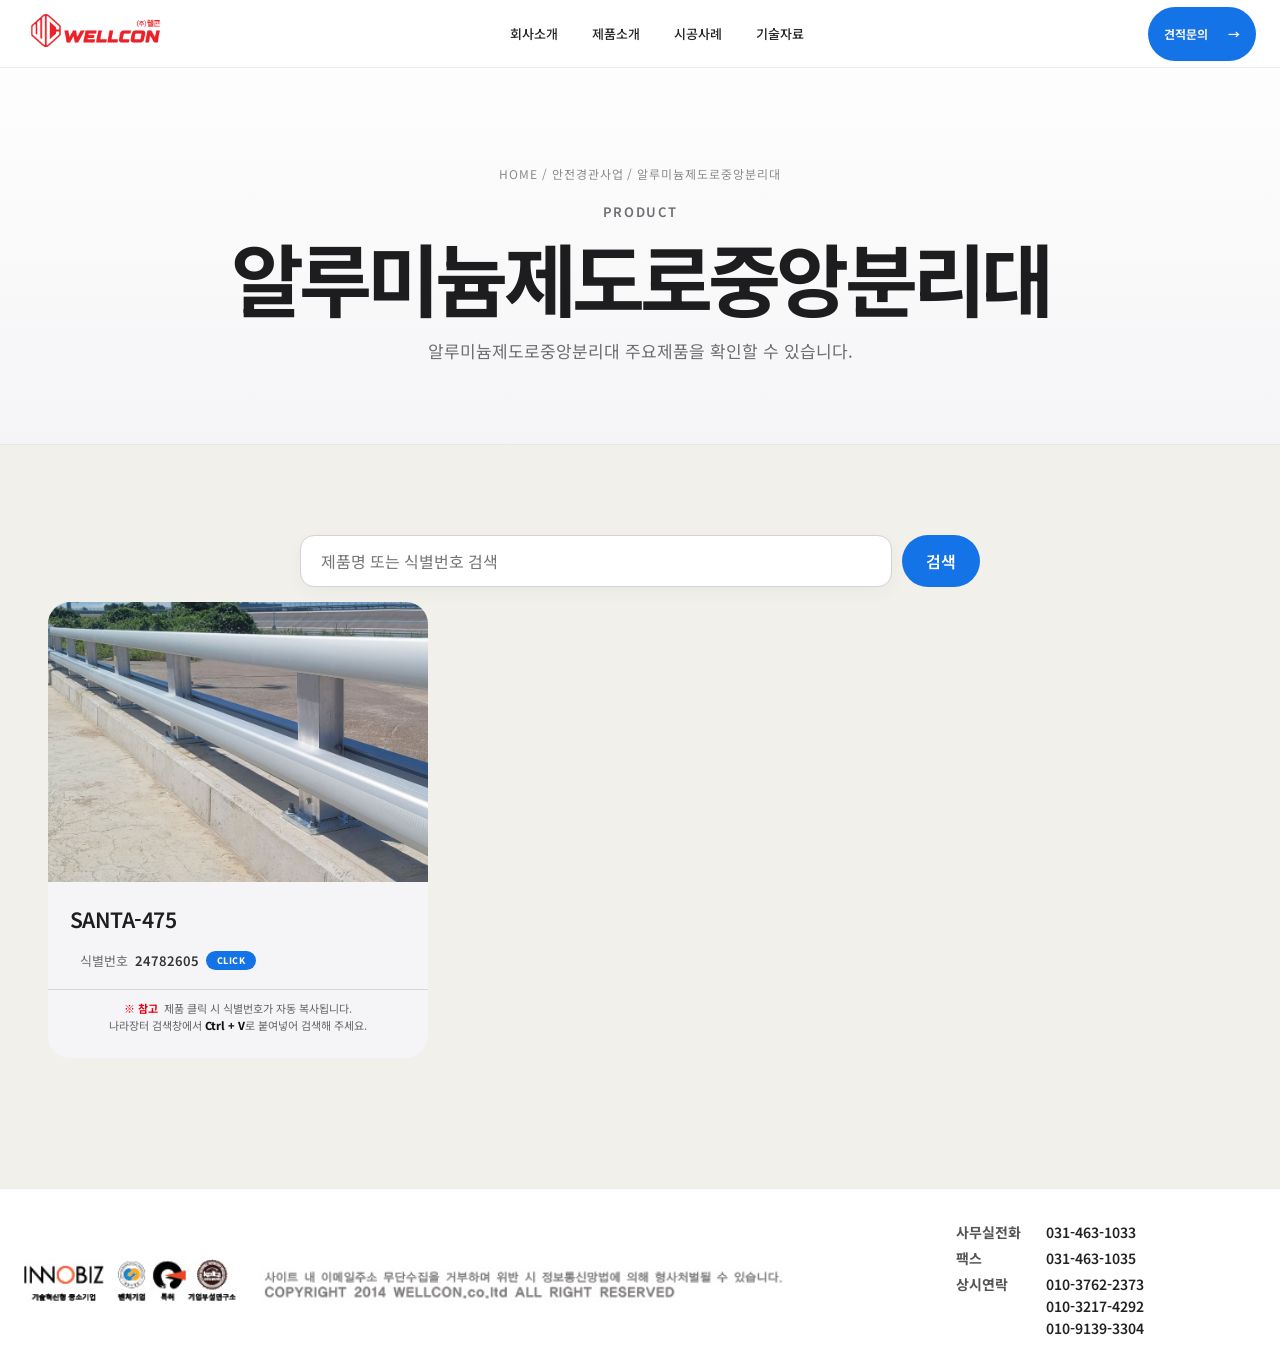
==== aluminum-median-barrier.html @ 9c2909b3 "홈페이지 최초 등록" ====
<!DOCTYPE html>
<html lang="ko">
<head>
  <meta charset="UTF-8">
  <meta name="viewport" content="width=device-width, initial-scale=1.0">
  <title>알루미늄제도로중앙분리대 제품 | WELLCON</title>
  <meta name="description" content="웰콘 알루미늄제도로중앙분리대 주요제품">
  <link rel="preconnect" href="https://fonts.googleapis.com">
  <link rel="preconnect" href="https://fonts.gstatic.com" crossorigin>
  <link href="https://fonts.googleapis.com/css2?family=Noto+Sans+KR:wght@400;500;600;700;800&display=swap" rel="stylesheet">
  <link rel="stylesheet" href="style.css">

<style id="wellcon-concept-b-global">
:root{--wb-dark:#0b0d0f;--wb-paper:#f2f0eb;--wb-lime:#d8ff3e;--wb-line:#c6c3bc;--wb-muted:#70757a}
html{scroll-behavior:smooth}
body{background:var(--wb-paper)!important;color:#111}
.site-header,header.site-header{background:rgba(11,13,15,.94)!important;border-bottom:1px solid rgba(255,255,255,.12)!important;backdrop-filter:blur(14px);-webkit-backdrop-filter:blur(14px)}
.site-header a,.site-header button,.site-header .logo,.site-header nav a{color:#f5f4ef!important}
.site-header img{filter:none}
.site-header nav a{position:relative}
.site-header nav a:after{content:"";position:absolute;left:0;bottom:-8px;width:0;height:1px;background:var(--wb-lime);transition:.3s}
.site-header nav a:hover:after{width:100%}
main:not(.concept-b){background:var(--wb-paper)}
.page-hero,.sub-hero,.catalog-hero,.safety-hero{
  background:var(--wb-dark)!important;color:#f5f4ef!important;
  padding-top:150px!important;padding-bottom:85px!important;border-radius:0!important
}
.page-hero h1,.sub-hero h1,.catalog-hero h1,.safety-hero h1{font-size:clamp(42px,6vw,78px)!important;letter-spacing:-.055em!important;line-height:1!important}
.page-hero p,.sub-hero p,.catalog-hero p,.safety-hero p{color:#9da4a8!important}
.catalog-toolbar,.product-toolbar,.filter-bar{
  background:#e8e6e0!important;border:1px solid #c8c5bd!important;border-radius:0!important;
  box-shadow:none!important
}
.catalog-card,.product-card{
  background:transparent!important;border:0!important;border-top:1px solid #bdbab3!important;border-radius:0!important;
  box-shadow:none!important;transition:transform .35s ease,background .35s ease!important
}
.catalog-card:hover,.product-card:hover{transform:translateY(-7px);background:rgba(255,255,255,.45)!important}
.catalog-card img,.product-card img{border-radius:0!important;transition:transform .55s cubic-bezier(.2,.7,.2,1)!important}
.catalog-card:hover img,.product-card:hover img{transform:scale(1.025)}
.catalog-card h3,.product-card h3{font-weight:700!important;letter-spacing:-.025em!important}
.product-id-number,.product-id-number span,.catalog-card p{color:#6f7477!important}
button,.btn,.search-btn,.catalog-toolbar button{
  border-radius:0!important;box-shadow:none!important;transition:.3s!important
}
.btn:hover,.search-btn:hover,button:hover{transform:translateY(-2px)}
footer,.site-footer{background:#0b0d0f!important;color:#aaa!important;border-top:1px solid #272b2f!important}
footer a,.site-footer a{color:#ddd!important}
section{scroll-margin-top:90px}
.wb-reveal{opacity:0;transform:translateY(28px);transition:opacity .75s cubic-bezier(.2,.7,.2,1),transform .75s cubic-bezier(.2,.7,.2,1)}
.wb-reveal.wb-show{opacity:1;transform:none}
@media(max-width:760px){
 .page-hero,.sub-hero,.catalog-hero,.safety-hero{padding-top:125px!important;padding-bottom:65px!important}
}
@media(prefers-reduced-motion:reduce){.wb-reveal{opacity:1;transform:none;transition:none}}
</style>


<style id="wellcon-white-footer">
footer,.site-footer{
  background:#fff !important;
  color:#555 !important;
  border-top:1px solid #e5e5e5 !important;
}
footer a,.site-footer a{
  color:#333 !important;
}
</style>


<style id="wellcon-red-nav-hover">
/* 상단 메뉴 마우스 오버 포인트: 녹색 → 빨간색 */
.site-header nav a::after,
.site-header nav a:after{
  background:#e60012 !important;
}
.site-header nav a:hover,
.site-header nav a:focus{
  color:#e60012 !important;
}
</style>


<style id="g2b-all-products-style">
.g2b-product-link{cursor:pointer}
.g2b-product-link:focus{outline:2px solid #e60012;outline-offset:4px}
.g2b-product-link .product-id-number::after{
  content:"";
  color:#e60012;
  font-size:11px;
  font-weight:700;
  white-space:nowrap;
}
</style>


<style id="g2b-card-note-style">
.g2b-card-note{
 margin-top:12px;padding-top:10px;border-top:1px solid rgba(0,0,0,.12);
 font-size:11px;line-height:1.55;color:#666;
}
.g2b-card-note strong{color:#e60012;margin-right:3px}
.g2b-card-note b{color:#111;font-weight:800}
</style>






<style id="product-dropdown-refined-style">
/* 제품소개 드롭다운 - 기존 상단바 디자인에 맞춘 정돈된 스타일 */
.desktop-nav .product-menu-wrap,
.desktop-nav .project-menu-wrap{
  position:relative;
  display:flex;
  align-items:center;
  height:100%;
}
.desktop-nav .product-menu-wrap > a,
.desktop-nav .project-menu-wrap > a{
  display:flex;
  align-items:center;
  height:100%;
  padding:0;
}

/* 메뉴 간 이질감 없이, 상단바 바로 아래 이어지는 플로팅 패널 */
.desktop-nav .product-submenu,
.desktop-nav .project-submenu{
  position:absolute;
  top:calc(100% + 10px);
  left:50%;
  transform:translateX(-50%) translateY(8px);
  min-width:178px;
  padding:6px;
  background:rgba(20,20,20,.96);
  border:1px solid rgba(255,255,255,.08);
  border-radius:8px;
  box-shadow:0 14px 34px rgba(0,0,0,.22);
  backdrop-filter:blur(10px);
  -webkit-backdrop-filter:blur(10px);
  opacity:0;
  visibility:hidden;
  pointer-events:none;
  transition:
    opacity .18s ease,
    transform .18s ease,
    visibility .18s ease;
  z-index:99999;
}

/* 마우스가 상단 메뉴에서 하위메뉴로 자연스럽게 이동하도록 투명 브리지 */
.desktop-nav .product-menu-wrap::after,
.desktop-nav .project-menu-wrap::after{
  content:"";
  position:absolute;
  top:100%;
  left:-16px;
  right:-16px;
  height:16px;
}

.desktop-nav .product-menu-wrap:hover .product-submenu,
.desktop-nav .project-menu-wrap:hover .project-submenu,
.desktop-nav .product-menu-wrap:focus-within .product-submenu,
.desktop-nav .project-menu-wrap:focus-within .project-submenu{
  opacity:1;
  visibility:visible;
  pointer-events:auto;
  transform:translateX(-50%) translateY(0);
}

.desktop-nav .product-submenu a,
.desktop-nav .project-submenu a{
  display:block !important;
  height:auto !important;
  padding:11px 14px !important;
  margin:0 !important;
  color:rgba(255,255,255,.86) !important;
  background:transparent !important;
  border:0 !important;
  border-radius:5px;
  font-size:13px;
  font-weight:500;
  line-height:1.2;
  letter-spacing:-.02em;
  text-align:left;
  white-space:nowrap;
  transition:background .16s ease,color .16s ease,transform .16s ease;
}
.desktop-nav .product-submenu a + a,
.desktop-nav .project-submenu a + a{
  margin-top:2px !important;
}
.desktop-nav .product-submenu a::before,
.desktop-nav .product-submenu a::after,
.desktop-nav .project-submenu a::before,
.desktop-nav .project-submenu a::after{
  display:none !important;
}
.desktop-nav .product-submenu a:hover,
.desktop-nav .project-submenu a:hover,
.desktop-nav .product-submenu a:focus,
.desktop-nav .project-submenu a:focus{
  color:#fff !important;
  background:rgba(255,255,255,.08) !important;
  transform:translateX(2px);
}
.desktop-nav .product-submenu a:hover::marker,
.desktop-nav .project-submenu a:hover::marker{
  color:#e60012;
}

/* 기존 빨간 hover 포인트와 연결 */
.desktop-nav .product-submenu a:hover,
.desktop-nav .project-submenu a:hover{
  box-shadow:inset 2px 0 0 #e60012;
}

/* 모바일에서는 기존 메뉴를 방해하지 않도록 드롭다운 숨김 */
@media (max-width:900px){
  .desktop-nav .product-menu-wrap .product-submenu,
  .desktop-nav .project-menu-wrap .project-submenu{
    display:none !important;
  }
}
</style>


<style id="product-page-entry-animation">
@keyframes productPageHeroIn{
  from{opacity:0;transform:translateY(22px)}
  to{opacity:1;transform:translateY(0)}
}
@keyframes productPageCardIn{
  from{opacity:0;transform:translateY(28px)}
  to{opacity:1;transform:translateY(0)}
}
main.product-page-enter > .product-list-hero:first-child{
  animation:productPageHeroIn .72s cubic-bezier(.2,.7,.2,1) both;
}
main.product-page-enter .catalog-card,
main.product-page-enter .product-card{
  opacity:0;
  transform:translateY(28px);
}
main.product-page-enter.product-page-ready .catalog-card,
main.product-page-enter.product-page-ready .product-card{
  animation:productPageCardIn .68s cubic-bezier(.2,.7,.2,1) both;
}
/* 기존 스크롤 reveal과 겹쳐 페이지마다 다르게 보이던 현상을 제거 */
main.product-page-enter .wb-reveal{
  opacity:1!important;
  transform:none!important;
  transition:none!important;
}
@media(max-width:768px){
  main.product-page-enter > .product-list-hero:first-child{animation-duration:.55s}
  main.product-page-enter .catalog-card,
  main.product-page-enter .product-card{opacity:1!important;transform:none!important}
  main.product-page-enter.product-page-ready .catalog-card,
  main.product-page-enter.product-page-ready .product-card{animation:none!important}
}
@media(prefers-reduced-motion:reduce){
  main.product-page-enter > .product-list-hero:first-child,
  main.product-page-enter .catalog-card,
  main.product-page-enter .product-card{animation:none!important;opacity:1!important;transform:none!important}
}
</style>


<style id="wellcon-page-product-search-style">
.page-product-search{display:flex;gap:10px;align-items:center;margin:0 0 28px;max-width:620px}
.page-product-search input{flex:1;min-width:0;height:48px;padding:0 16px;border:1px solid rgba(16,42,67,.2);border-radius:8px;background:#fff;font:inherit;color:#102a43;outline:none}
.page-product-search input:focus{border-color:#102a43;box-shadow:0 0 0 3px rgba(16,42,67,.08)}
.page-product-search button{height:48px;padding:0 22px;border:0;border-radius:8px;cursor:pointer}
.page-product-search-status{margin:-16px 0 24px;color:#66788a;font-size:14px}
@media(max-width:640px){.page-product-search{gap:8px}.page-product-search button{padding:0 16px}}
</style>
<style id="installation-case-modal-style">
.catalog-card img{cursor:pointer}
.install-case-modal{position:fixed;inset:0;background:rgba(0,0,0,.72);z-index:99999;display:none;align-items:center;justify-content:center;padding:24px}
.install-case-modal.open{display:flex}
.install-case-dialog{width:min(1000px,96vw);max-height:92vh;background:#fff;border-radius:18px;overflow:hidden;box-shadow:0 24px 80px rgba(0,0,0,.35);position:relative}
.install-case-head{display:flex;align-items:center;justify-content:space-between;padding:18px 22px;border-bottom:1px solid #e8e8e8}
.install-case-head h2{font-size:20px;margin:0}.install-case-close{border:0;background:transparent;font-size:32px;line-height:1;cursor:pointer}
.install-case-body{padding:20px}.install-case-stage{height:min(62vh,620px);background:#f4f5f7;display:flex;align-items:center;justify-content:center;overflow:hidden}
.install-case-stage img{width:100%;height:100%;object-fit:contain}.install-case-caption{text-align:center;margin:14px 0 0;font-weight:700}.install-case-note{text-align:center;color:#777;font-size:14px;margin:6px 0 0}
@media(max-width:640px){.install-case-modal{padding:12px}.install-case-dialog{border-radius:12px}.install-case-head{padding:14px 16px}.install-case-stage{height:55vh}.install-case-body{padding:12px}}
</style>
<style id="product-id-click-hover-style">
/* 식별번호 클릭 안내 + hover 효과 */
.g2b-product-link .product-id-number{
  display:inline-flex;align-items:center;gap:7px;
  padding:7px 10px;border-radius:8px;
  transition:transform .18s ease,background-color .18s ease,box-shadow .18s ease,color .18s ease;
}
.g2b-product-link .product-id-number::after{
  content:"CLICK" !important;
  display:inline-flex;align-items:center;justify-content:center;
  min-width:38px;height:19px;padding:0 6px;border-radius:999px;
  background:#e60012;color:#fff !important;
  font-size:9px !important;font-weight:800 !important;letter-spacing:.5px;
  line-height:19px;white-space:nowrap;
  transition:transform .18s ease,box-shadow .18s ease;
}
.g2b-product-link .product-id-number:hover,
.g2b-product-link .product-id-number:focus{
  background:rgba(230,0,18,.07);color:#111 !important;
  transform:translateY(-2px);
  box-shadow:0 5px 14px rgba(0,0,0,.10);
}
.g2b-product-link .product-id-number:hover::after,
.g2b-product-link .product-id-number:focus::after{
  transform:scale(1.08);box-shadow:0 3px 9px rgba(230,0,18,.25);
}
</style>
<link rel="stylesheet" href="apple-site.css">
<link rel="stylesheet" href="premium-motion.css">
<script defer src="premium-motion.js"></script>
</head>
<body>
  <header class="site-header">
  <a class="brand brand-logo" href="index.html" aria-label="웰콘 홈"><img src="assets/wellcon-logo.png" alt="WELLCON 웰콘 로고"></a>
  <nav class="desktop-nav" aria-label="주요 메뉴"><a href="company.html">회사소개</a><div class="product-menu-wrap">
<a href="bridge-railing.html">제품소개</a>
<div class="product-submenu" aria-label="제품소개 하위 메뉴">
<a href="bridge-railing.html">알루미늄제교량난간</a>
<a href="design-fence.html">디자인형울타리</a>
<a href="aluminum-median-barrier.html">알루미늄제도로중앙분리대</a>
<a href="lane-divider.html">차선분리대</a>
<a href="bar-fence.html">창살형울타리</a>
<a href="metal-other-fence.html">금속제기타울타리</a>
</div>
</div><div class="project-menu-wrap">
<a href="projects.html">시공사례</a>
<div class="project-submenu" aria-label="시공사례 하위 메뉴">
<a href="projects.html">전체 시공사례</a>
<a href="projects.html#y2026">2026</a>
<a href="projects.html#y2025">2025</a>
<a href="projects.html#y2024">2024</a>
<a href="projects.html#y2023">2023</a>
</div>
</div><a href="technology.html">기술자료</a></nav>
  <div class="header-actions"><a class="btn btn-primary header-cta" href="quote.html">견적문의 <span>→</span></a><button class="menu-btn" id="menuBtn" aria-label="모바일 메뉴 열기" aria-expanded="false"><span></span><span></span><span></span></button></div>

    <div class="mobile-menu" id="mobileMenu">
      <a href="company.html">회사소개</a>
      <div class="mobile-submenu-wrap">
        <button class="mobile-submenu-toggle" type="button" aria-expanded="false">제품소개 <span>⌄</span></button>
        <div class="mobile-submenu">
          <a href="bridge-railing.html">알루미늄제교량난간</a>
          <a href="design-fence.html">디자인형울타리</a>
          <a href="aluminum-median-barrier.html">알루미늄제도로중앙분리대</a>
          <a href="lane-divider.html">차선분리대</a>
          <a href="bar-fence.html">창살형울타리</a>
          <a href="metal-other-fence.html">금속제기타울타리</a>
        </div>
      </div>
      <div class="mobile-submenu-wrap">
        <button class="mobile-submenu-toggle" type="button" aria-expanded="false">시공사례 <span>⌄</span></button>
        <div class="mobile-submenu">
          <a href="projects.html">전체 시공사례</a>
          <a href="projects.html#y2026">2026</a>
          <a href="projects.html#y2025">2025</a>
<a href="projects.html#y2024">2024</a>
<a href="projects.html#y2023">2023</a>
        </div>
      </div>
      <a href="technology.html">기술자료</a>
      <a href="quote.html">견적문의</a>
    </div>
</header>

  <main>
    <section class="product-list-hero">
      <div class="container">
        <div class="breadcrumb">HOME / 안전경관사업 / 알루미늄제도로중앙분리대</div>
        <p class="eyebrow">PRODUCT</p>
        <h1>알루미늄제도로중앙분리대</h1>
        <p>알루미늄제도로중앙분리대 주요제품을 확인할 수 있습니다.</p>
      </div>
    </section>

    <section class="section">
      <div class="container">
        <div class="catalog-grid">
<article class="catalog-card"><img alt="SANTA-475" src="assets/aluminum-median-barrier-new-001.jpg"/><h3>SANTA-475</h3><p class="product-id-number">식별번호 <strong>24782605</strong></p></article>
        </div>
      </div>
    </section>
  </main>

  <footer class="footer simple-footer">
    <div class="container footer-cert-row">
      <img class="footer-cert-image" src="assets/footer-certifications.png" alt="웰콘 인증 및 저작권 정보">
      <div class="footer-contact-info" aria-label="웰콘 연락처">
        <div><span>사무실전화</span><a href="tel:0314631033">031-463-1033</a></div>
<div><span>팩스</span><strong>031-463-1035</strong></div>
        <div class="footer-contact-mobile"><span>상시연락</span><div><a href="tel:01037622373">010-3762-2373</a><a href="tel:01032174292">010-3217-4292</a><a href="tel:01091393304">010-9139-3304</a></div></div>
      </div>
    </div>
  </footer>

  <script>
    const menuBtn=document.getElementById('menuBtn');
    const mobileMenu=document.getElementById('mobileMenu');
    menuBtn?.addEventListener('click',()=>mobileMenu.classList.toggle('open'));
    document.querySelectorAll('.mobile-menu a').forEach(a=>a.addEventListener('click',()=>mobileMenu.classList.remove('open')));
  </script>

<script id="wellcon-concept-b-motion">
document.addEventListener("DOMContentLoaded",()=>{
 const targets=document.querySelectorAll("main:not(.concept-b) section, main:not(.concept-b) .catalog-card, main:not(.concept-b) .product-card");
 targets.forEach(e=>e.classList.add("wb-reveal"));
 if(!("IntersectionObserver" in window)){targets.forEach(e=>e.classList.add("wb-show"));return}
 const io=new IntersectionObserver(es=>es.forEach(x=>{if(x.isIntersecting){x.target.classList.add("wb-show");io.unobserve(x.target)}}),{threshold:.08,rootMargin:"0px 0px -4% 0px"});
 targets.forEach((e,i)=>{e.style.transitionDelay=((i%4)*55)+"ms";io.observe(e)})
});
</script>


<script id="g2b-all-products-link">
document.addEventListener("DOMContentLoaded",()=>{
  document.querySelectorAll(".catalog-card").forEach(card=>{
    const strong=card.querySelector(".product-id-number strong");
    if(!strong) return;
    const id=(strong.textContent||"").trim().replace(/\D/g,"");
    if(!id) return;

    card.classList.add("g2b-product-link");
    card.setAttribute("role","link");
    card.setAttribute("tabindex","0");
    card.setAttribute("title","나라장터 종합쇼핑몰에서 검색");

    const openG2B=async()=>{
      try{
        await navigator.clipboard.writeText(id);
      }catch(e){
        const ta=document.createElement("textarea");
        ta.value=id; ta.style.position="fixed"; ta.style.opacity="0";
        document.body.appendChild(ta); ta.select();
        try{document.execCommand("copy")}catch(err){}
        ta.remove();
      }
      window.open("https://shop.g2b.go.kr/","_blank","noopener");
    };

    card.addEventListener("click",openG2B);
    card.addEventListener("keydown",e=>{
      if(e.key==="Enter"||e.key===" "){
        e.preventDefault();
        openG2B();
      }
    });
  });
});
</script>


<script id="g2b-card-note-script">
document.addEventListener("DOMContentLoaded",()=>{
 document.querySelectorAll(".g2b-product-link").forEach(card=>{
   if(card.querySelector(".g2b-card-note")) return;
   const note=document.createElement("div");
   note.className="g2b-card-note";
   note.innerHTML='<strong>※ 참고</strong> 제품 클릭 시 식별번호가 자동 복사됩니다.<br>나라장터 검색창에서 <b>Ctrl + V</b>로 붙여넣어 검색해 주세요.';
   card.appendChild(note);
 });
});
</script>




<script id="wellcon-mobile-dropdown-all-pages">
document.addEventListener('DOMContentLoaded', function(){
  const menuBtn=document.getElementById('menuBtn');
  const mobileMenu=document.getElementById('mobileMenu');
  if(menuBtn && mobileMenu){
    menuBtn.addEventListener('click', function(){
      mobileMenu.classList.toggle('open');
    });
  }
  document.querySelectorAll('.mobile-submenu-toggle').forEach(function(btn){
    btn.addEventListener('click', function(e){
      e.preventDefault();
      e.stopPropagation();
      const wrap=btn.closest('.mobile-submenu-wrap');
      if(!wrap) return;
      document.querySelectorAll('.mobile-submenu-wrap.open').forEach(function(other){
        if(other!==wrap){
          other.classList.remove('open');
          const ob=other.querySelector('.mobile-submenu-toggle');
          if(ob) ob.setAttribute('aria-expanded','false');
        }
      });
      const isOpen=wrap.classList.toggle('open');
      btn.setAttribute('aria-expanded', isOpen ? 'true' : 'false');
    });
  });
  document.querySelectorAll('.mobile-menu a').forEach(function(a){
    a.addEventListener('click', function(){
      if(mobileMenu) mobileMenu.classList.remove('open');
    });
  });
});
</script>

  <script src="mobile-nav.js"></script>

<script id="product-page-entry-animation-js">
document.addEventListener('DOMContentLoaded',function(){
  const main=document.querySelector('main');
  if(!main) return;
  main.classList.add('product-page-enter');
  const cards=[...main.querySelectorAll('.catalog-card,.product-card')];
  cards.forEach((card,i)=>{card.style.animationDelay=(0.10+(i%8)*0.055)+'s';});
  requestAnimationFrame(()=>requestAnimationFrame(()=>main.classList.add('product-page-ready')));
});
</script>


<script id="wellcon-page-product-search-script">
document.addEventListener("DOMContentLoaded",()=>{
  const grid=document.querySelector(".catalog-grid");
  if(!grid || document.querySelector(".page-product-search")) return;
  const wrap=document.createElement("div");
  wrap.className="page-product-search";
  wrap.innerHTML='<input type="search" aria-label="제품 검색" placeholder="제품명 또는 식별번호 검색"><button type="button">검색</button>';
  const status=document.createElement("div");
  status.className="page-product-search-status";
  status.setAttribute("aria-live","polite");
  grid.parentNode.insertBefore(wrap,grid);
  grid.parentNode.insertBefore(status,grid);
  const input=wrap.querySelector("input"), btn=wrap.querySelector("button");
  const cards=[...grid.querySelectorAll(".catalog-card")];
  const run=()=>{
    const q=input.value.trim().toLowerCase().replace(/\s+/g,"");
    let shown=0;
    cards.forEach(card=>{
      const text=(card.textContent||"").toLowerCase().replace(/\s+/g,"");
      const alt=(card.querySelector("img")?.alt||"").toLowerCase().replace(/\s+/g,"");
      const ok=!q || text.includes(q) || alt.includes(q);
      card.style.display=ok?"":"none"; if(ok) shown++;
    });
    status.textContent=q ? `검색 결과 ${shown}개` : "";
  };
  btn.addEventListener("click",run);
  input.addEventListener("input",run);
  input.addEventListener("keydown",e=>{if(e.key==="Enter") run()});
});
</script>
<div class="install-case-modal" id="installCaseModal" aria-hidden="true">
 <div class="install-case-dialog" role="dialog" aria-modal="true" aria-labelledby="installCaseTitle">
  <div class="install-case-head"><h2 id="installCaseTitle">시공사례</h2><button class="install-case-close" type="button" aria-label="닫기">×</button></div>
  <div class="install-case-body"><div class="install-case-stage"><img id="installCaseImage" alt="제품 이미지"></div><p class="install-case-caption" id="installCaseCaption"></p><p class="install-case-note"></p></div>
 </div>
</div>
<script id="installation-case-modal-script">
document.addEventListener('DOMContentLoaded',()=>{
 const modal=document.getElementById('installCaseModal'),view=document.getElementById('installCaseImage'),cap=document.getElementById('installCaseCaption'); if(!modal||!view)return;
 const galleries={"SANTA-475":["assets/projects/2023-SANTA-475/001.jpg","assets/projects/2023-SANTA-475/002.jpg","assets/projects/2023-SANTA-475/003.jpg","assets/projects/2023-SANTA-475/004.jpg","assets/projects/2023-SANTA-475/005.jpg","assets/projects/2023-SANTA-475/006.jpg","assets/projects/2023-SANTA-475/007.jpg","assets/projects/2023-SANTA-475/008.jpg","assets/projects/2023-SANTA-475/009.jpg","assets/projects/2023-SANTA-475/010.jpg","assets/projects/2023-SANTA-475/011.jpg"]}; let gallery=[],idx=0; const note=modal.querySelector('.install-case-note');
 let prev=document.getElementById('installCasePrev'),next=document.getElementById('installCaseNext');
 if(!prev){prev=document.createElement('button');prev.id='installCasePrev';prev.type='button';prev.textContent='‹';prev.setAttribute('aria-label','이전 사진');Object.assign(prev.style,{position:'absolute',left:'12px',top:'50%',transform:'translateY(-50%)',zIndex:'2',border:'0',background:'rgba(0,0,0,.65)',color:'#fff',fontSize:'38px',width:'46px',height:'60px',cursor:'pointer'});view.parentElement.style.position='relative';view.parentElement.appendChild(prev);}
 if(!next){next=document.createElement('button');next.id='installCaseNext';next.type='button';next.textContent='›';next.setAttribute('aria-label','다음 사진');Object.assign(next.style,{position:'absolute',right:'12px',top:'50%',transform:'translateY(-50%)',zIndex:'2',border:'0',background:'rgba(0,0,0,.65)',color:'#fff',fontSize:'38px',width:'46px',height:'60px',cursor:'pointer'});view.parentElement.appendChild(next);}
 const show=()=>{if(gallery.length)view.src=gallery[idx];if(note)note.textContent=gallery.length?`2023 시공사진 ${idx+1} / ${gallery.length}`:'';prev.style.display=next.style.display=gallery.length>1?'block':'none';};
 const close=()=>{modal.classList.remove('open');modal.setAttribute('aria-hidden','true');document.body.style.overflow=''};
 document.querySelectorAll('.catalog-grid .catalog-card').forEach(card=>{const img=card.querySelector('img');if(!img)return;img.title='클릭하여 시공사례 보기';img.addEventListener('click',e=>{e.preventDefault();e.stopPropagation();const name=card.querySelector('h3')?.textContent?.trim()||img.alt||'제품';gallery=galleries[name]||[];idx=0;if(gallery.length)show();else{view.src=img.src;if(note)note.textContent='';prev.style.display=next.style.display='none';}cap.textContent=name+' 시공사례';modal.classList.add('open');modal.setAttribute('aria-hidden','false');document.body.style.overflow='hidden'});});
 prev.addEventListener('click',()=>{if(gallery.length){idx=(idx-1+gallery.length)%gallery.length;show()}});next.addEventListener('click',()=>{if(gallery.length){idx=(idx+1)%gallery.length;show()}});modal.querySelector('.install-case-close').addEventListener('click',close);modal.addEventListener('click',e=>{if(e.target===modal)close()});document.addEventListener('keydown',e=>{if(e.key==='Escape'&&modal.classList.contains('open'))close()});
});
</script>

<style id="product-deeplink-style">.catalog-card.product-deeplink-target{outline:3px solid #111;outline-offset:6px;animation:productTargetPulse 1.2s ease 2}@keyframes productTargetPulse{50%{outline-color:#e60012;transform:translateY(-3px)}}</style>
<script id="product-deeplink-script">document.addEventListener('DOMContentLoaded',function(){var m=location.hash.match(/^#product=(.*)$/);if(!m)return;var name='';try{name=decodeURIComponent(m[1])}catch(e){name=m[1]}var cards=Array.from(document.querySelectorAll('.catalog-grid .catalog-card'));var card=cards.find(function(c){var h=c.querySelector('h3');return h&&h.textContent.trim().toLowerCase()===name.trim().toLowerCase()});if(card){card.classList.add('product-deeplink-target');setTimeout(function(){card.scrollIntoView({behavior:'smooth',block:'center'})},180);setTimeout(function(){card.classList.remove('product-deeplink-target')},4200)}});</script></body>
</html>
---- style.css ----
*{box-sizing:border-box}html{scroll-behavior:smooth}body{margin:0;font-family:"Noto Sans KR",sans-serif;color:#111;background:#fff;line-height:1.5}a{color:inherit;text-decoration:none}img{display:block;width:100%}button,input{font:inherit}.container{width:min(1160px,calc(100% - 48px));margin:auto}.site-header{height:82px;display:flex;align-items:center;justify-content:space-between;padding:0 5vw;background:rgba(255,255,255,.98);position:sticky;top:0;z-index:30;border-bottom:1px solid #eee}.brand{display:flex;align-items:center;gap:12px}.brand-mark{width:46px;height:46px;border:3px solid #d81518;border-radius:50%;display:grid;place-items:center;font-weight:900;color:#d81518;box-shadow:inset 0 0 0 3px #333}.brand strong{display:block;color:#d81518;font-size:19px;font-style:italic}.brand small{display:block;font-size:10px;color:#777;margin-top:2px}.desktop-nav{display:flex;gap:44px;font-weight:600;font-size:15px}.desktop-nav a{position:relative}.desktop-nav a:after{content:"";position:absolute;left:0;bottom:-10px;width:0;height:2px;background:#d81518;transition:.25s}.desktop-nav a:hover:after{width:100%}.header-actions{display:flex;align-items:center;gap:12px}.search-btn,.menu-btn{border:0;background:none;cursor:pointer}.search-btn{font-size:28px}.menu-btn{display:none;width:34px}.menu-btn span{display:block;height:2px;background:#111;margin:6px 0}.btn{display:inline-flex;align-items:center;justify-content:center;gap:20px;min-height:54px;padding:0 26px;font-weight:700;transition:.25s}.btn-primary{background:#e1161b;color:#fff}.btn-primary:hover{background:#ba0f13;transform:translateY(-2px)}.btn-ghost{border:1px solid rgba(255,255,255,.7);color:#fff}.btn-ghost:hover{background:#fff;color:#111}.hero{height:min(720px,72vh);min-height:560px;position:relative;overflow:hidden}.hero-media{position:absolute;inset:0;width:100%;height:100%;object-fit:cover}.hero-overlay{position:absolute;inset:0;background:linear-gradient(90deg,rgba(0,0,0,.6),rgba(0,0,0,.12) 58%,rgba(0,0,0,.04))}.hero-content{height:100%;position:relative;z-index:2;display:flex;flex-direction:column;justify-content:center;color:#fff}.eyebrow{letter-spacing:.42em;font-size:12px;font-weight:700;color:#8b8b8b;margin:0 0 15px}.eyebrow.light{color:rgba(255,255,255,.75)}.hero h1{font-size:clamp(44px,5.2vw,76px);line-height:1.16;margin:0;letter-spacing:-.04em}.hero-copy{font-size:20px;margin:22px 0 34px;color:rgba(255,255,255,.9)}.hero-actions{display:flex;gap:10px}.hero-index{position:absolute;right:5vw;bottom:28px;color:#fff;z-index:3;font-size:12px;letter-spacing:.2em}.hero-index span{opacity:.45}.quick-links{display:grid;grid-template-columns:repeat(4,1fr);max-width:1260px;margin:auto;background:#fff}.quick-item{padding:28px 30px;display:flex;gap:20px;align-items:center;border-right:1px solid #e6e6e6;transition:.2s}.quick-item:last-child{border-right:0}.quick-item:hover{background:#fafafa}.quick-item b{font-size:32px;font-weight:400}.quick-item strong,.quick-item small{display:block}.quick-item small{color:#888;margin-top:4px}.section{padding:100px 0}.project-section{background:#fbfbfb}.section-head{display:flex;justify-content:space-between;align-items:end;gap:30px;margin-bottom:38px}.section h2,.inquiry h2{font-size:clamp(34px,4vw,52px);margin:0;letter-spacing:-.04em}.section-desc{margin:12px 0 0;color:#777}.text-link{white-space:nowrap;font-weight:600}.text-link span{margin-left:18px}.solution-grid{display:grid;grid-template-columns:repeat(3,1fr);gap:24px}.image-wrap{overflow:hidden;aspect-ratio:1.38}.solution-card img{height:100%;object-fit:cover;transition:.5s}.solution-card:hover img{transform:scale(1.045)}.card-line{display:flex;justify-content:space-between;align-items:center;margin-top:18px}.card-line h3{font-size:24px;margin:0}.solution-card p{color:#777;margin:8px 0}.project-grid{display:grid;grid-template-columns:1fr 1fr;gap:18px}.project-card{position:relative;overflow:hidden;min-height:350px}.project-card img{height:100%;object-fit:cover;transition:.5s}.project-card:after{content:"";position:absolute;inset:0;background:linear-gradient(transparent 55%,rgba(0,0,0,.68));opacity:.82}.project-card:hover img{transform:scale(1.035)}.project-meta{position:absolute;left:28px;bottom:24px;z-index:2;color:#fff}.project-meta strong{display:block;font-size:24px}.project-meta span{font-size:14px;opacity:.86}.tech-grid{display:grid;grid-template-columns:repeat(4,1fr);border-top:1px solid #ddd;border-left:1px solid #ddd}.tech-grid article{padding:34px;border-right:1px solid #ddd;border-bottom:1px solid #ddd}.tech-grid span{font-size:12px;color:#d81518;font-weight:800}.tech-grid h3{font-size:22px;margin:25px 0 10px}.tech-grid p{color:#777;margin:0;font-size:14px}.inquiry{position:relative;background:#1b1b1b;color:#fff}.inquiry-bg{position:absolute;inset:0;background:linear-gradient(90deg,rgba(0,0,0,.75),rgba(0,0,0,.48)),url("assets/hero.jpg") center 45%/cover;filter:grayscale(1);opacity:.42}.inquiry-inner{min-height:270px;position:relative;z-index:2;display:flex;justify-content:space-between;align-items:center;gap:40px}.inquiry p{color:#c7c7c7}.footer{padding:46px 0;background:#fff}.footer-inner{display:grid;grid-template-columns:1.1fr 1.5fr 1fr;gap:30px;align-items:center}.footer-links{display:flex;gap:24px;font-size:13px}.footer-info{font-size:12px;color:#8c8c8c;line-height:1.8}.search-modal{position:fixed;inset:0;background:rgba(0,0,0,.6);z-index:60;display:none;align-items:flex-start;justify-content:center;padding-top:110px}.search-modal.open{display:flex}.search-panel{width:min(780px,calc(100% - 40px));background:#fff;padding:48px;position:relative}.modal-close{position:absolute;right:24px;top:20px;border:0;background:none;font-size:32px;cursor:pointer}.search-panel h2{font-size:36px;margin:0 0 28px}.search-box{display:flex;border-bottom:2px solid #111}.search-box input{flex:1;border:0;outline:0;padding:14px 6px;font-size:18px}.search-box button{border:0;background:#111;color:#fff;padding:0 24px;cursor:pointer}.search-result{color:#777}.mobile-menu{display:none}.mobile-floating{display:none}.reveal{opacity:0;transform:translateY(24px);transition:.6s ease}.reveal.visible{opacity:1;transform:none}
@media(max-width:980px){.desktop-nav{display:none}.menu-btn{display:block}.header-cta{display:none}.mobile-menu{position:absolute;top:82px;left:0;right:0;background:#fff;padding:18px 5vw 26px;display:none;border-top:1px solid #eee;box-shadow:0 14px 30px rgba(0,0,0,.08)}.mobile-menu.open{display:grid;gap:20px}.hero{min-height:620px}.quick-links{grid-template-columns:repeat(2,1fr)}.quick-item:nth-child(2){border-right:0}.solution-grid{grid-template-columns:repeat(2,1fr)}.solution-card:last-child{grid-column:1/-1}.tech-grid{grid-template-columns:repeat(2,1fr)}.footer-inner{grid-template-columns:1fr 1fr}.footer-info{grid-column:1/-1}.footer-links{justify-content:flex-end}}
@media(max-width:640px){.container{width:min(100% - 32px,1160px)}.site-header{height:70px;padding:0 16px}.brand-mark{width:38px;height:38px}.brand strong{font-size:16px}.brand small{display:none}.mobile-menu{top:70px}.hero{height:75vh;min-height:590px}.hero-overlay{background:linear-gradient(90deg,rgba(0,0,0,.7),rgba(0,0,0,.2))}.hero h1{font-size:42px}.hero-copy{font-size:16px;max-width:92%}.hero-actions{flex-direction:column;align-items:flex-start}.hero-actions .btn{width:190px}.quick-links{grid-template-columns:1fr 1fr}.quick-item{padding:20px 16px;gap:12px}.quick-item b{font-size:24px}.quick-item strong{font-size:14px}.quick-item small{font-size:11px}.section{padding:72px 0}.section-head{display:block}.text-link{display:inline-block;margin-top:18px}.solution-grid,.project-grid{grid-template-columns:1fr}.solution-card:last-child{grid-column:auto}.project-card{min-height:280px}.tech-grid{grid-template-columns:1fr}.inquiry-inner{min-height:320px;display:block;padding-top:64px;padding-bottom:64px}.inquiry-inner .btn{margin-top:28px}.footer-inner{grid-template-columns:1fr}.footer-links{justify-content:flex-start;flex-wrap:wrap}.mobile-floating{display:block;position:fixed;z-index:40;right:16px;bottom:16px;background:#e1161b;color:#fff;padding:14px 20px;font-weight:700;box-shadow:0 8px 30px rgba(0,0,0,.25)}.search-panel{padding:38px 24px}.search-panel h2{font-size:28px}.search-box button{padding:0 16px}}


/* 4-image main banner slider */
.hero-slider{height:auto;aspect-ratio:1600/610;min-height:0;position:relative;overflow:hidden;background:#111;touch-action:pan-y}
.slides{position:absolute;inset:0}
.hero-slide{position:absolute;inset:0;opacity:0;transform:translateX(6%);transition:opacity .75s ease,transform .9s cubic-bezier(.22,.61,.36,1);pointer-events:none;overflow:hidden}
.hero-slide.active{opacity:1;transform:translateX(0);pointer-events:auto;z-index:2}
.hero-slide.exit-left{opacity:0;transform:translateX(-5%);z-index:1}
.hero-slide img{width:100%;height:100%;object-fit:cover;object-position:center center;transform:scale(1.025);transition:transform 5s linear}
.hero-slide.active img{transform:scale(1.06)}
.slider-arrow{position:absolute;top:50%;z-index:6;transform:translateY(-50%);width:50px;height:50px;border:1px solid rgba(255,255,255,.55);border-radius:50%;background:rgba(0,0,0,.28);color:#fff;font-size:38px;line-height:1;cursor:pointer;backdrop-filter:blur(3px);transition:.2s}
.slider-arrow:hover{background:rgba(0,0,0,.55)}
.slider-prev{left:28px}.slider-next{right:28px}
.slider-ui{position:absolute;z-index:6;left:5vw;bottom:28px;display:flex;align-items:center;gap:18px;color:#fff}
.slider-count{display:flex;gap:10px;align-items:center;font-size:13px;letter-spacing:.12em}
.slider-count strong{font-size:16px}
.slider-progress{width:120px;height:2px;background:rgba(255,255,255,.35);overflow:hidden}
.slider-progress i{display:block;width:0;height:100%;background:#fff}
.slider-progress i.running{animation:bannerProgress 4.5s linear forwards}
@keyframes bannerProgress{from{width:0}to{width:100%}}
.slider-pause{position:absolute;right:5vw;bottom:24px;z-index:6;width:36px;height:36px;border:1px solid rgba(255,255,255,.55);border-radius:50%;background:rgba(0,0,0,.35);color:#fff;cursor:pointer}
@media(max-width:980px){
  .hero-slider{aspect-ratio:16/7.5}
  .slider-arrow{width:44px;height:44px}
}
@media(max-width:640px){
  .hero-slider{height:68vh;min-height:470px;aspect-ratio:auto}
  .hero-slide img{object-fit:cover}
  .hero-slide:nth-child(1) img,.hero-slide:nth-child(2) img,.hero-slide:nth-child(3) img{object-position:64% center}
  .hero-slide:nth-child(4) img{object-position:55% center}
  .slider-prev{left:12px}.slider-next{right:12px}
  .slider-arrow{width:38px;height:38px;font-size:30px}
  .slider-ui{left:18px;bottom:20px}
  .slider-progress{width:72px}
  .slider-pause{right:18px;bottom:16px}
}

/* Official WELLCON logo */
.brand-logo{display:flex;align-items:center}
.brand-logo img{width:190px;height:auto;display:block;object-fit:contain}
.footer-brand img{width:180px}
@media(max-width:640px){
  .brand-logo img{width:145px}
  .footer-brand img{width:160px}
}

/* Supplied WELLCON logo */
.brand-image img{width:190px;height:auto;display:block;object-fit:contain;object-position:left center}
.footer-brand img{width:190px;height:auto}
@media(max-width:640px){
  .brand-image img{width:145px;height:auto}
  .footer-brand img{width:180px;height:auto}
}

/* Safety landscape subpage */

.solution-link{display:block}
.sub-hero{position:relative;min-height:440px;display:flex;align-items:end;overflow:hidden;background:#222;color:#fff}
.sub-hero img{position:absolute;inset:0;width:100%;height:100%;object-fit:cover;filter:brightness(.56)}
.sub-hero .container{position:relative;z-index:2;padding-bottom:62px}
.sub-hero h1{font-size:clamp(42px,6vw,76px);margin:0 0 14px;letter-spacing:-.05em}
.sub-hero p{font-size:18px;color:rgba(255,255,255,.86);max-width:680px}
.breadcrumb{font-size:12px;letter-spacing:.08em;margin-bottom:26px;color:rgba(255,255,255,.7)}
.intro-grid{display:grid;grid-template-columns:1.05fr 1fr;gap:70px;align-items:center}
.intro-copy h2{font-size:clamp(34px,4vw,52px);margin:0 0 24px;letter-spacing:-.04em}
.intro-copy p{color:#666;font-size:17px;line-height:1.85}
.intro-image{aspect-ratio:1.3;overflow:hidden}
.intro-image img{width:100%;height:100%;object-fit:cover}
.product-type-grid{display:grid;grid-template-columns:repeat(3,1fr);gap:22px}
.product-type-card{border-top:3px solid #111;padding-top:18px}
.product-type-card .thumb{aspect-ratio:1.45;overflow:hidden;margin-bottom:18px}
.product-type-card img{height:100%;object-fit:cover;transition:.45s}
.product-type-card:hover img{transform:scale(1.04)}
.product-type-card h3{font-size:23px;margin:0 0 8px}
.product-type-card p{color:#777;margin:0;font-size:14px;line-height:1.7}
.feature-band{background:#111;color:#fff}
.feature-grid{display:grid;grid-template-columns:repeat(4,1fr);gap:0;border-left:1px solid #333;border-top:1px solid #333}
.feature-grid article{padding:34px;border-right:1px solid #333;border-bottom:1px solid #333}
.feature-grid span{font-size:12px;color:#e1161b;font-weight:800}
.feature-grid h3{font-size:20px;margin:22px 0 10px}
.feature-grid p{color:#aaa;font-size:14px;margin:0;line-height:1.7}
.case-grid{display:grid;grid-template-columns:1.3fr .7fr;gap:18px}
.case-large,.case-small{position:relative;overflow:hidden;min-height:420px}
.case-large img,.case-small img{width:100%;height:100%;object-fit:cover}
.case-caption{position:absolute;left:24px;bottom:22px;background:rgba(0,0,0,.62);color:#fff;padding:14px 16px}
.case-caption strong{display:block;font-size:20px}
.case-caption span{font-size:13px;color:#ccc}
.sub-cta{background:#f5f5f5}
.sub-cta .container{display:flex;justify-content:space-between;gap:30px;align-items:center}
.sub-cta h2{font-size:clamp(30px,4vw,48px);margin:0}
@media(max-width:980px){
  .intro-grid{grid-template-columns:1fr;gap:32px}
  .product-type-grid{grid-template-columns:repeat(2,1fr)}
  .feature-grid{grid-template-columns:repeat(2,1fr)}
  .case-grid{grid-template-columns:1fr}
}
@media(max-width:640px){
  .sub-hero{min-height:380px}
  .sub-hero .container{padding-bottom:40px}
  .product-type-grid,.feature-grid{grid-template-columns:1fr}
  .case-large,.case-small{min-height:300px}
  .sub-cta .container{display:block}
  .sub-cta .btn{margin-top:24px}
}

.simple-footer{padding:34px 0;border-top:1px solid #eee}.simple-footer .footer-info{text-align:right}
@media(max-width:640px){.simple-footer .footer-info{text-align:left}}

.footer-cert-row{display:flex;align-items:center;justify-content:flex-start}
.footer-cert-image{width:min(100%,760px);height:auto;object-fit:contain;object-position:left center}
@media(max-width:640px){
  .footer-cert-image{width:100%}
}


/* Bridge railing product listing page */
.product-card-link{display:block}
.product-list-hero{padding:72px 0 54px;background:#f7f7f7;border-bottom:1px solid #e8e8e8}
.product-list-hero .breadcrumb{color:#8b8b8b;margin-bottom:18px}
.product-list-hero h1{font-size:clamp(38px,5vw,64px);margin:0 0 12px;letter-spacing:-.045em}
.product-list-hero p{margin:0;color:#777;font-size:16px}
.catalog-grid{display:grid;grid-template-columns:repeat(3,1fr);gap:34px 24px}
.catalog-card{border:1px solid #e3e3e3;background:#fff;transition:.25s}
.catalog-card:hover{transform:translateY(-4px);box-shadow:0 14px 32px rgba(0,0,0,.08)}
.catalog-image{aspect-ratio:1.42;background:#f2f2f2;overflow:hidden}
.catalog-image img{width:100%;height:100%;object-fit:cover}
.catalog-body{padding:22px}
.catalog-body h3{font-size:21px;margin:0 0 16px}
.spec-table{width:100%;border-collapse:collapse;font-size:14px}
.spec-table th,.spec-table td{padding:9px 0;border-top:1px solid #ececec;text-align:left;vertical-align:top}
.spec-table th{width:35%;color:#777;font-weight:500}
.spec-table td{font-weight:600;color:#222}
@media(max-width:980px){
  .catalog-grid{grid-template-columns:repeat(2,1fr)}
}
@media(max-width:640px){
  .product-list-hero{padding:54px 0 38px}
  .catalog-grid{grid-template-columns:1fr}
}

.catalog-body{padding:18px 20px 20px}
.catalog-body h3{margin:0;font-size:20px}


/* Product search results with thumbnails */
.product-search-results{
  display:grid;
  grid-template-columns:repeat(3,minmax(0,1fr));
  gap:14px;
  margin-top:22px;
  max-height:58vh;
  overflow:auto;
}
.product-search-card{
  display:block;
  border:1px solid #e6e6e6;
  background:#fff;
  color:#222;
  text-decoration:none;
  transition:.2s;
}
.product-search-card:hover{
  transform:translateY(-2px);
  box-shadow:0 10px 24px rgba(0,0,0,.08);
}
.product-search-card img{
  display:block;
  width:100%;
  aspect-ratio:1.45;
  object-fit:cover;
  background:#f4f4f4;
}
.product-search-card strong{
  display:block;
  padding:10px 12px 12px;
  font-size:14px;
}
.search-empty{
  grid-column:1/-1;
  margin:4px 0;
  padding:20px;
  text-align:center;
  color:#777;
  background:#f7f7f7;
}
@media(max-width:760px){
  .product-search-results{grid-template-columns:repeat(2,minmax(0,1fr))}
}
@media(max-width:480px){
  .product-search-results{grid-template-columns:1fr}
}


/* Bridge railing product identification number */
.product-id-number{
  display:flex;
  align-items:center;
  gap:10px;
  margin:10px 0 0;
  font-size:14px;
  color:#777;
}
.product-id-number span{
  color:#999;
}
.product-id-number strong{
  font-weight:600;
  color:#333;
}

/* Main project categories */
@media (min-width: 901px){ .project-grid.project-grid-three{grid-template-columns:repeat(3,minmax(0,1fr));} }

/* Footer contact information */
.footer-cert-row{display:flex;align-items:center;justify-content:space-between;gap:36px}
.footer-contact-info{margin-left:auto;display:grid;gap:7px;min-width:300px;color:#333;font-size:14px;line-height:1.35}
.footer-contact-info>div{display:grid;grid-template-columns:78px 1fr;gap:12px;align-items:start}
.footer-contact-info span{font-weight:700;color:#555}
.footer-contact-info a,.footer-contact-info strong{color:#222!important;text-decoration:none;font-weight:600}
.footer-contact-mobile>div{display:grid;gap:3px}
@media(max-width:800px){.footer-cert-row{flex-direction:column;align-items:flex-start}.footer-contact-info{margin-left:0;min-width:0;width:100%}}

/* ===== WELLCON MOBILE OPTIMIZATION ===== */
@media (max-width: 800px){
  html,body{overflow-x:hidden}
  body{font-size:15px;-webkit-text-size-adjust:100%}
  .container{width:calc(100% - 32px);max-width:none}

  /* Header */
  .site-header{height:64px!important;padding:0 16px!important;position:sticky!important;top:0!important}
  .brand{gap:9px;min-width:0}
  .brand-mark{width:36px!important;height:36px!important;font-size:12px}
  .brand strong{font-size:15px!important;white-space:nowrap}
  .brand small{display:none!important}
  .header-actions{gap:6px}
  .search-btn{font-size:23px!important;padding:8px}
  .menu-btn{display:block!important;width:38px!important;padding:7px 4px}
  .menu-btn span{margin:5px 0;background:#fff!important}
  .mobile-menu{top:64px!important;left:0!important;right:0!important;max-height:calc(100vh - 64px);overflow:auto;background:rgba(11,13,15,.98)!important;border-top:1px solid rgba(255,255,255,.12)!important;padding:18px 16px 24px!important;box-shadow:0 16px 36px rgba(0,0,0,.28)!important}
  .mobile-menu.open{display:grid!important;gap:0!important}
  .mobile-menu a{display:flex;align-items:center;min-height:52px;padding:0 8px!important;border-bottom:1px solid rgba(255,255,255,.10);color:#f5f4ef!important;font-weight:650;font-size:16px}
  .mobile-menu a:last-child{border-bottom:0}

  /* Hero */
  .hero,.hero-slider{height:auto!important;min-height:0!important;aspect-ratio:16/10;background:#111}
  .hero-slide img,.hero-media{width:100%!important;height:100%!important;object-fit:cover!important}
  .hero-content{padding:48px 0!important;justify-content:center}
  .hero h1{font-size:clamp(34px,10vw,46px)!important;line-height:1.08!important}
  .hero-copy{font-size:15px!important;line-height:1.7!important;margin:16px 0 24px!important}
  .slider-ui,.slider-pause,.hero-index{display:none!important}

  /* Quick links */
  .quick-links{grid-template-columns:1fr 1fr!important}
  .quick-item{min-height:92px;padding:17px 14px!important;gap:10px!important;border-bottom:1px solid #e6e6e6}
  .quick-item b{font-size:22px!important}
  .quick-item strong{font-size:13px!important}
  .quick-item small{font-size:10.5px!important;line-height:1.35}

  /* Sections */
  .section{padding:58px 0!important}
  .section-head{display:block!important;margin-bottom:26px!important}
  .section h2,.inquiry h2{font-size:32px!important;line-height:1.12}
  .section-desc{font-size:14px;line-height:1.7}
  .solution-grid,.project-grid,.project-grid.project-grid-three{grid-template-columns:1fr!important;gap:18px!important}
  .solution-card:last-child{grid-column:auto!important}
  .image-wrap{aspect-ratio:16/10!important}
  .card-line{margin-top:13px!important}
  .card-line h3{font-size:20px!important}
  .solution-card p{font-size:13px!important;margin-top:6px!important}
  .project-card{min-height:0!important;aspect-ratio:16/10}
  .project-meta{left:18px!important;bottom:16px!important}
  .project-meta strong{font-size:20px!important}
  .tech-grid{grid-template-columns:1fr!important}
  .tech-grid article{padding:24px!important}
  .tech-grid h3{margin:14px 0 8px!important;font-size:19px!important}

  /* Sub page heroes */
  .page-hero,.sub-hero,.catalog-hero,.safety-hero,.product-list-hero{padding:98px 0 48px!important}
  .page-hero h1,.sub-hero h1,.catalog-hero h1,.safety-hero h1,.product-list-hero h1{font-size:38px!important;line-height:1.05!important}
  .page-hero p,.sub-hero p,.catalog-hero p,.safety-hero p,.product-list-hero p{font-size:14px!important;line-height:1.7!important}

  /* Product grids */
  .catalog-grid,.product-grid{grid-template-columns:1fr!important;gap:18px!important}
  .catalog-card,.product-card{margin:0!important}
  .catalog-card img,.product-card img{width:100%!important;height:auto!important;aspect-ratio:auto!important;object-fit:contain!important;background:#fff}
  .catalog-body{padding:14px 4px 18px!important}
  .catalog-body h3,.catalog-card h3,.product-card h3{font-size:19px!important}
  .product-id-number{font-size:13px!important;gap:7px!important;flex-wrap:wrap}
  .catalog-toolbar,.product-toolbar,.filter-bar{padding:12px!important;overflow-x:auto;white-space:nowrap;-webkit-overflow-scrolling:touch}

  /* Project gallery pages */
  .project-gallery,.project-gallery-grid,.gallery-grid{grid-template-columns:1fr!important;gap:16px!important}
  .project-gallery img,.project-gallery-grid img,.gallery-grid img{height:auto!important;object-fit:contain!important}

  /* Search modal */
  .search-modal{padding:72px 12px 20px!important;align-items:flex-start}
  .search-panel{width:100%!important;max-height:calc(100vh - 92px);overflow:auto;padding:30px 18px 24px!important}
  .search-panel h2{font-size:26px!important;margin-bottom:18px!important}
  .modal-close{right:15px!important;top:11px!important}
  .search-box input{min-width:0;font-size:16px!important}
  .search-box button{padding:0 14px!important}
  .product-search-results{grid-template-columns:1fr!important;max-height:none!important}
  .product-search-card{display:grid!important;grid-template-columns:110px 1fr;align-items:center}
  .product-search-card img{aspect-ratio:1.35!important;height:82px!important;object-fit:contain!important}

  /* Inquiry */
  .inquiry-inner{min-height:0!important;display:block!important;padding:52px 0!important}
  .inquiry-inner .btn{margin-top:22px}
  .btn{min-height:48px!important;padding:0 20px!important}

  /* Footer + contact */
  .footer{padding:32px 0!important}
  .footer-inner{grid-template-columns:1fr!important;gap:20px!important}
  .footer-links{justify-content:flex-start!important;gap:14px 20px!important;flex-wrap:wrap}
  .footer-info{font-size:11px!important;line-height:1.75!important}
  .footer-cert-row{flex-direction:column!important;align-items:flex-start!important;gap:22px!important}
  .footer-contact-info{margin-left:0!important;width:100%!important;min-width:0!important;font-size:13px!important;gap:8px!important;padding-top:16px;border-top:1px solid #eee}
  .footer-contact-info>div{grid-template-columns:72px minmax(0,1fr)!important;gap:8px!important}
  .footer-contact-info a,.footer-contact-info strong{word-break:keep-all}

  /* floating */
  .mobile-floating{display:flex!important;align-items:center;justify-content:center;right:14px!important;bottom:14px!important;min-height:46px;padding:0 17px!important;font-size:13px;border-radius:999px!important}
}

@media (max-width: 380px){
  .container{width:calc(100% - 24px)}
  .site-header{padding:0 12px!important}
  .brand strong{font-size:14px!important}
  .quick-item{padding:14px 10px!important}
  .section h2,.inquiry h2{font-size:29px!important}
  .footer-contact-info>div{grid-template-columns:66px minmax(0,1fr)!important;font-size:12px}
}

/* ===== MOBILE PRODUCT IMAGE VISIBILITY FIX ===== */
@media (max-width: 800px){
  .catalog-image{
    display:flex!important;
    align-items:center!important;
    justify-content:center!important;
    width:100%!important;
    min-height:210px!important;
    aspect-ratio:1.42!important;
    overflow:hidden!important;
    background:#fff!important;
    opacity:1!important;
    visibility:visible!important;
  }
  .catalog-image img{
    display:block!important;
    width:100%!important;
    height:100%!important;
    max-width:100%!important;
    max-height:100%!important;
    object-fit:contain!important;
    object-position:center center!important;
    opacity:1!important;
    visibility:visible!important;
    transform:none!important;
  }
  .catalog-card,
  .catalog-card *{
    visibility:visible;
  }
  .catalog-card{opacity:1!important;}
}
@media (max-width: 480px){
  .catalog-image{min-height:180px!important;}
}

/* Mobile nav underline for 제품소개 / 시공사례 */
@media(max-width:980px){
  .mobile-menu a[href="#products"],
  .mobile-menu a[href="#projects"]{
    position:relative;
    width:max-content;
    min-width:0;
    border-bottom:0 !important;
    padding-left:8px !important;
    padding-right:8px !important;
    margin-bottom:1px;
  }
  .mobile-menu a[href="#products"]::after,
  .mobile-menu a[href="#projects"]::after{
    content:"";
    position:absolute;
    left:8px;
    right:8px;
    bottom:7px;
    height:2px;
    background:#e60012;
  }
  .mobile-menu a[href="#products"] + a,
  .mobile-menu a[href="#projects"] + a{
    border-top:0;
  }
}

/* Mobile submenu: PC hover dropdown behavior adapted to tap */
@media(max-width:980px){
  .mobile-menu .mobile-submenu-wrap{border-bottom:1px solid rgba(255,255,255,.10)}
  .mobile-menu .mobile-submenu-toggle{
    width:100%;min-height:52px;padding:0 8px;border:0;background:transparent;color:#f5f4ef;
    display:flex;align-items:center;justify-content:space-between;text-align:left;
    font:inherit;font-weight:650;font-size:16px;cursor:pointer;
  }
  .mobile-menu .mobile-submenu-toggle span{font-size:18px;transition:transform .22s ease;color:#e60012}
  .mobile-menu .mobile-submenu-wrap.open .mobile-submenu-toggle span{transform:rotate(180deg)}
  .mobile-menu .mobile-submenu{display:none;padding:4px 0 10px;background:rgba(255,255,255,.035)}
  .mobile-menu .mobile-submenu-wrap.open .mobile-submenu{display:block}
  .mobile-menu .mobile-submenu a{
    min-height:44px!important;padding:0 18px!important;border-bottom:0!important;
    font-size:14px!important;font-weight:500!important;color:rgba(255,255,255,.78)!important;
    position:relative;
  }
  .mobile-menu .mobile-submenu a::before{
    content:"";width:4px;height:4px;border-radius:50%;background:#e60012;margin-right:10px;flex:0 0 auto;
  }
  .mobile-menu .mobile-submenu a:active,
  .mobile-menu .mobile-submenu a:focus{color:#fff!important;background:rgba(230,0,18,.12)}

  /* remove the previously fixed red underline */
  .mobile-menu a[href="#products"]::after,
  .mobile-menu a[href="#projects"]::after{display:none!important;content:none!important}
}

/* ===== MOBILE HARD FIX: PRODUCT IMAGES / REVEAL ===== */
@media (max-width: 980px){
  /* Mobile browsers can leave IntersectionObserver reveal elements at opacity:0. */
  .wb-reveal,
  .reveal,
  main section,
  .catalog-card,
  .product-card{
    opacity:1 !important;
    visibility:visible !important;
    transform:none !important;
  }
  .catalog-grid,
  .product-grid{
    visibility:visible !important;
    opacity:1 !important;
  }
  .catalog-image{
    display:block !important;
    width:100% !important;
    height:auto !important;
    min-height:0 !important;
    aspect-ratio:auto !important;
    overflow:visible !important;
    background:#fff !important;
  }
  .catalog-image img{
    display:block !important;
    width:100% !important;
    height:auto !important;
    min-height:1px !important;
    max-width:100% !important;
    max-height:none !important;
    object-fit:contain !important;
    opacity:1 !important;
    visibility:visible !important;
    position:static !important;
    transform:none !important;
  }
}

/* ===== MOBILE MENU CLICKABILITY HARD FIX ===== */
@media (max-width:980px){
  .site-header{z-index:1000!important;overflow:visible!important}
  .header-actions{position:relative;z-index:1002!important}
  #menuBtn{position:relative!important;z-index:1003!important;pointer-events:auto!important;touch-action:manipulation!important;-webkit-tap-highlight-color:transparent}
  #menuBtn span{pointer-events:none!important}
  #mobileMenu{z-index:1001!important;pointer-events:auto!important}
  #mobileMenu.open{display:grid!important}
  #mobileMenu .mobile-submenu-toggle,
  #mobileMenu a{pointer-events:auto!important;touch-action:manipulation!important}
}

/* ENDBOX representative: show the full source image without cropping */
.product-type-card[href="endbox.html"] .thumb{
  background:#fff;
  display:flex;
  align-items:center;
  justify-content:center;
}
.product-type-card[href="endbox.html"] .thumb img{
  width:100%;
  height:100%;
  object-fit:contain !important;
  object-position:center center;
  transform:none !important;
}
.product-type-card[href="endbox.html"]:hover .thumb img{
  transform:none !important;
}
---- apple-site.css ----
/* WELLCON unified premium interface */
:root{--ap-ink:#1d1d1f;--ap-muted:#6e6e73;--ap-blue:#1769e0;--ap-soft:#f5f5f7;--ap-line:#d2d2d7;--ap-white:#fff}
html{scroll-behavior:smooth}
body{margin:0!important;background:#fff!important;color:var(--ap-ink)!important;font-family:"Noto Sans KR",Arial,sans-serif!important;-webkit-font-smoothing:antialiased}
body.intro-playing{overflow:hidden!important}
.intro-video{position:fixed;inset:0;z-index:99999;display:flex;align-items:center;justify-content:center;background:#000;opacity:1;visibility:visible;transition:opacity .65s ease,visibility .65s ease}
.intro-video.is-hidden{opacity:0;visibility:hidden;pointer-events:none}
.intro-video video{width:100%;height:100%;object-fit:cover;background:#000}
.intro-skip{position:absolute;top:max(26px,env(safe-area-inset-top));right:max(30px,env(safe-area-inset-right));z-index:2;padding:12px 18px;border:1px solid rgba(255,255,255,.72);border-radius:999px;background:rgba(0,0,0,.3);color:#fff;font:600 12px/1 "Noto Sans KR",Arial,sans-serif;letter-spacing:.12em;cursor:pointer;backdrop-filter:blur(12px);-webkit-backdrop-filter:blur(12px);transition:background .2s ease,transform .2s ease}
.intro-skip:hover,.intro-skip:focus-visible,.intro-skip.is-prominent{background:#fff;color:#111;transform:translateY(-1px);outline:none}
.intro-skip span{margin-left:7px;font-size:15px}
.intro-progress{position:absolute;left:0;right:0;bottom:0;height:3px;background:rgba(255,255,255,.2)}
.intro-progress span{display:block;width:0;height:100%;background:#fff;transition:width .1s linear}
.container{width:min(1240px,calc(100% - 48px))!important;max-width:1240px!important;margin-inline:auto!important}
.site-header,header.site-header{position:fixed!important;inset:0 0 auto!important;z-index:10000!important;height:68px!important;padding:0 max(24px,calc((100vw - 1240px)/2))!important;display:flex!important;align-items:center!important;justify-content:space-between!important;background:rgba(255,255,255,.8)!important;border-bottom:1px solid rgba(0,0,0,.08)!important;box-shadow:none!important;backdrop-filter:saturate(180%) blur(20px)!important;-webkit-backdrop-filter:saturate(180%) blur(20px)!important}
.site-header .brand-logo img{display:block!important;max-width:142px!important;height:auto!important;filter:none!important}
.desktop-nav{display:flex!important;align-items:center!important;gap:34px!important}.site-header .desktop-nav>a,.site-header .desktop-nav>div>a,.site-header nav.desktop-nav a{color:#262629!important;font-size:13px!important;font-weight:500!important;text-decoration:none!important;white-space:nowrap}.site-header .desktop-nav a:hover,.site-header .desktop-nav a:focus{color:#000!important}.site-header .menu-btn{color:#1d1d1f!important}.site-header .menu-btn span{background:#1d1d1f!important}
.header-actions{display:flex!important;align-items:center!important;gap:12px!important}.header-cta{padding:10px 16px!important;border:0!important;border-radius:999px!important;background:#1473e6!important;color:#fff!important;font-size:12px!important;text-decoration:none!important;box-shadow:none!important}.menu-btn{background:transparent!important}
.product-submenu,.project-submenu{min-width:240px!important;padding:12px!important;background:rgba(255,255,255,.97)!important;border:1px solid rgba(0,0,0,.08)!important;border-radius:16px!important;box-shadow:0 18px 50px rgba(0,0,0,.12)!important}.site-header .desktop-nav .product-submenu a,.site-header .desktop-nav .project-submenu a{color:#1d1d1f!important;border-radius:9px!important}.site-header .desktop-nav .product-submenu a:hover,.site-header .desktop-nav .project-submenu a:hover{color:#000!important;background:#f2f2f4!important}

/* Shared page introductions */
.product-list-hero,.case-hero,.quote-hero{padding:165px 24px 78px!important;background:linear-gradient(180deg,#fff 0%,#f5f5f7 100%)!important;color:var(--ap-ink)!important;text-align:center!important}
.product-list-hero .container,.case-hero>*{position:relative}.product-list-hero .eyebrow,.case-hero small,.quote-hero .eyebrow,.section>.container>.eyebrow{color:#6e6e73!important;font-size:13px!important;font-weight:600!important;letter-spacing:.13em!important}.product-list-hero h1,.case-hero h1,.quote-hero h1,.section>.container>h1{margin:12px 0 18px!important;color:var(--ap-ink)!important;font-size:clamp(44px,6.2vw,80px)!important;font-weight:700!important;line-height:1.04!important;letter-spacing:-.06em!important}.product-list-hero p,.case-hero p,.quote-hero>p:last-child,.section>.container>h1+p{max-width:720px!important;margin:0 auto!important;color:var(--ap-muted)!important;font-size:17px!important;line-height:1.75!important}
.section{padding:90px 24px 130px!important}

/* Product listing */
.page-product-search{max-width:680px!important;margin:0 auto 38px!important;gap:10px!important}.page-product-search input{height:52px!important;padding:0 20px!important;border:1px solid var(--ap-line)!important;border-radius:14px!important;background:#fff!important;color:var(--ap-ink)!important;box-shadow:0 5px 20px rgba(0,0,0,.035)!important}.page-product-search input:focus{border-color:#1473e6!important;box-shadow:0 0 0 4px rgba(20,115,230,.1)!important}.page-product-search button{height:52px!important;padding:0 24px!important;border-radius:999px!important;background:#1473e6!important;color:#fff!important;font-weight:600!important}.page-product-search-status{max-width:680px!important;margin:-23px auto 32px!important;color:var(--ap-muted)!important}
.catalog-grid{display:grid!important;grid-template-columns:repeat(3,minmax(0,1fr))!important;gap:22px!important}.catalog-card{overflow:hidden!important;padding:0 0 24px!important;background:var(--ap-soft)!important;border:0!important;border-radius:22px!important;box-shadow:none!important;transition:transform .4s cubic-bezier(.2,.65,.3,1),box-shadow .4s ease!important}.catalog-card:hover{transform:translateY(-6px)!important;box-shadow:0 24px 50px rgba(0,0,0,.09)!important}.catalog-grid .catalog-card img{width:100%!important;height:280px!important;object-fit:cover!important;object-position:center!important;display:block!important;background:#e9e9ec!important;border:0!important}.catalog-card h3{margin:22px 22px 8px!important;color:var(--ap-ink)!important;font-size:21px!important;font-weight:600!important;letter-spacing:-.025em!important}.catalog-card .product-id-number{margin:0 22px!important;color:var(--ap-muted)!important;font-size:13px!important}.g2b-product-link .product-id-number{border-radius:999px!important}.g2b-product-link .product-id-number::after{background:#1473e6!important}.g2b-product-link .product-id-number:hover{background:rgba(20,115,230,.08)!important}

.g2b-card-note{width:100%!important;box-sizing:border-box!important;margin-left:auto!important;margin-right:auto!important;text-align:center!important}
.catalog-card-3d{position:relative!important;padding-bottom:76px!important}.product-3d-link{position:absolute;left:22px;right:22px;bottom:22px;display:flex;align-items:center;justify-content:space-between;padding:13px 16px;border-radius:999px;background:#1d1d1f;color:#fff!important;font-size:13px;font-weight:600;text-decoration:none;transition:background .2s ease,transform .2s ease}.product-3d-link:hover{background:#1473e6;transform:translateY(-1px)}
.viewer-page{background:#000!important}.viewer-topbar{position:fixed;inset:0 0 auto;z-index:10000;height:68px;padding:0 max(24px,calc((100vw - 1240px)/2));display:grid;grid-template-columns:1fr auto 1fr;align-items:center;background:rgba(0,0,0,.82);border-bottom:1px solid #252529;backdrop-filter:blur(20px);-webkit-backdrop-filter:blur(20px)}.viewer-topbar a{justify-self:start}.viewer-topbar img{display:block;width:132px;height:auto;filter:brightness(0) invert(1)}.viewer-topbar>span{color:#a8a8ad;font-size:11px;font-weight:600;letter-spacing:.14em}.viewer-topbar button{justify-self:end;padding:9px 13px 9px 16px;border:1px solid #3b3b40;border-radius:999px;background:#171719;color:#fff;font:600 12px/1 "Noto Sans KR",Arial,sans-serif;cursor:pointer}.viewer-topbar button:hover{background:#fff;color:#111}.viewer-topbar button b{margin-left:8px;font-size:18px;font-weight:400;vertical-align:-1px}.viewer-main{min-height:100vh;padding:112px max(24px,calc((100vw - 1240px)/2)) 60px;background:#000;color:#fff}.viewer-heading{display:flex;align-items:end;justify-content:space-between;gap:30px;margin-bottom:24px}.viewer-heading small{color:#67a9ff;font-size:12px;font-weight:700;letter-spacing:.14em}.viewer-heading h1{margin:8px 0 0;color:#fff;font-size:clamp(38px,6vw,72px);line-height:1;letter-spacing:-.055em}.viewer-heading p{max-width:430px;margin:0;color:#a6a6aa;font-size:15px;line-height:1.75}.viewer-shell{position:relative;overflow:hidden;height:min(70vh,760px);min-height:520px;border:1px solid #202024;border-radius:30px;background:radial-gradient(circle at 50% 38%,#202124 0,#0b0b0d 58%,#000 100%);box-shadow:0 28px 80px rgba(0,0,0,.55)}#product3dCanvas{display:block;width:100%;height:100%;touch-action:none}.viewer-loading{position:absolute;inset:0;z-index:3;display:flex;align-items:center;justify-content:center;background:#09090b;color:#aaaab0;font-size:14px;transition:opacity .35s ease,visibility .35s ease}.viewer-loading.is-hidden{opacity:0;visibility:hidden}.viewer-toolbar{position:absolute;z-index:2;left:50%;bottom:22px;display:flex;gap:8px;transform:translateX(-50%);padding:7px;border:1px solid rgba(255,255,255,.16);border-radius:999px;background:rgba(25,25,28,.84);box-shadow:0 8px 28px rgba(0,0,0,.35);backdrop-filter:blur(16px);-webkit-backdrop-filter:blur(16px)}.viewer-toolbar button{padding:10px 15px;border:0;border-radius:999px;background:transparent;color:#dddde1;font:600 12px/1 "Noto Sans KR",Arial,sans-serif;cursor:pointer}.viewer-toolbar button:hover,.viewer-toolbar button.is-active{background:#fff;color:#111}.viewer-guide{display:flex;justify-content:space-between;gap:20px;margin:18px 4px 0;color:#88888e;font-size:12px}.viewer-error{padding:28px;text-align:center;line-height:1.7}

/* Projects */
.case-wrap{padding:55px max(24px,calc((100vw - 1240px)/2)) 130px!important}.case-tools{padding:10px!important;border-radius:18px!important;background:var(--ap-soft)!important}.year-btn{padding:11px 22px!important;border:0!important;border-radius:999px!important;background:transparent!important;color:#5d5d62!important}.year-btn.active{background:#1d1d1f!important;color:#fff!important}.case-select{border:0!important;border-radius:999px!important;background:#fff!important;color:#333!important}.case-grid{gap:26px 20px!important}.case-card{overflow:hidden!important;border:0!important;border-radius:22px!important;background:var(--ap-soft)!important}.case-img{height:290px!important;background:#e9e9ec!important}.case-img img{width:100%!important;height:100%!important;object-fit:cover!important;object-position:center!important}.case-info{padding:22px 24px 28px!important}.case-info h3{font-size:21px!important;letter-spacing:-.025em!important}.case-meta b{color:#1473e6!important}.case-dialog,.install-case-dialog{border-radius:24px!important;box-shadow:0 30px 100px rgba(0,0,0,.3)!important}.case-dialog>img,.install-case-stage img{object-fit:contain!important}.case-close,.install-case-close{border-radius:50%!important}
.project-gallery-section{background:#fff!important}.project-gallery-head h2{font-size:clamp(34px,5vw,58px)!important;letter-spacing:-.05em!important}.project-gallery-section img{border-radius:18px!important}

/* Company */
.concept-b{background:#fff!important;color:var(--ap-ink)!important}.concept-b .b-hero{min-height:92vh!important;padding-top:165px!important;background:linear-gradient(180deg,#fff,#f5f5f7)!important;color:var(--ap-ink)!important;text-align:center!important}.concept-b .b-gridline{display:none!important}.concept-b .b-hero h1{font-size:clamp(52px,8vw,112px)!important;line-height:1!important;letter-spacing:-.07em!important}.concept-b .b-hero h1 em{color:#76767c!important}.concept-b .b-kicker,.concept-b .b-index,.concept-b .b-scroll{color:#6e6e73!important}.concept-b .b-hero-bottom{justify-content:center!important;border:0!important}.concept-b .b-hero-bottom p{color:#6e6e73!important;font-size:18px!important}.concept-b .b-scroll{display:none!important}.concept-b .b-manifesto{background:#fff!important}.concept-b .b-manifesto-copy>span{font-size:clamp(42px,5.6vw,78px)!important;letter-spacing:-.06em!important}.concept-b .b-manifesto-copy p{color:#6e6e73!important;border-color:#d2d2d7!important}.concept-b .b-numbers{border-color:#d2d2d7!important;background:#f5f5f7!important}.concept-b .b-number{border-color:#d2d2d7!important}.concept-b .b-capability{background:#f5f5f7!important;color:#1d1d1f!important}.concept-b .b-cap-title h2{font-size:clamp(56px,8vw,112px)!important}.concept-b .b-cap-title h2 i{color:#6e6e73!important}.concept-b .b-cap-row{border-color:#c9c9ce!important}.concept-b .b-cap-row:hover{background:#fff!important}.concept-b .b-principles{background:#fff!important}.concept-b .b-principle-grid{gap:20px!important;border:0!important;background:transparent!important}.concept-b .b-principle-grid article{min-height:390px!important;border:0!important;border-radius:24px!important;background:#f5f5f7!important}.concept-b .b-principle-grid article::before{content:none!important;display:none!important;background:transparent!important}.concept-b .b-history{background:#000!important}.concept-b .b-year b{color:#67a9ff!important}.concept-b .b-closing{background:linear-gradient(180deg,#fff,#f5f5f7)!important}.concept-b .b-closing h2,.concept-b .b-closing h2 em{color:#1d1d1f!important}.concept-b .b-closing p{color:#6e6e73!important}.concept-b .b-closing a{border-radius:999px!important;background:#1473e6!important;color:#fff!important}

/* Main entrance hero using an existing WELLCON installation photograph */
.home-landing .concept-b .b-hero{position:relative!important;isolation:isolate;background:url("assets/projects/2023-WC-244H-삼천포구항 블루웨이토합경관 스카이워크/001.jpg") center 48%/cover no-repeat!important;color:#fff!important}
.home-landing .concept-b .b-hero::before{content:"";position:absolute;inset:0;z-index:-1;background:linear-gradient(180deg,rgba(5,10,15,.44),rgba(5,10,15,.58)),linear-gradient(90deg,rgba(4,8,12,.18),rgba(4,8,12,.06))}
.home-landing .concept-b .b-hero h1,.home-landing .concept-b .b-hero h1 em{color:#fff!important;text-shadow:0 3px 28px rgba(0,0,0,.28)}
.home-landing .concept-b .b-kicker,.home-landing .concept-b .b-hero-bottom p,.home-landing .concept-b .b-index{color:rgba(255,255,255,.88)!important}
.home-landing .concept-b .b-capability{background:#67a9ff!important;color:#fff!important}
.home-landing .concept-b .b-cap-title small,.home-landing .concept-b .b-cap-title h2,.home-landing .concept-b .b-cap-title h2 i{color:#fff!important}
.home-landing .concept-b .b-cap-row{color:#fff!important;border-color:rgba(255,255,255,.46)!important}
.home-landing .concept-b .b-cap-row span,.home-landing .concept-b .b-cap-row b,.home-landing .concept-b .b-cap-row em,.home-landing .concept-b .b-cap-row i{color:#fff!important}
.home-landing .concept-b .b-cap-row:hover{background:rgba(255,255,255,.18)!important}

/* Technology and contact */
body:has(.section>.container>h1) .section{padding-top:165px!important}.section>.container>div[style*="border-top"]{overflow:hidden!important;border:0!important;border-radius:24px!important;background:#f5f5f7!important}.section>.container>div[style*="border-top"]>a{padding:26px 28px!important;border-color:#dddde2!important}.section>.container>div[style*="border-top"]>a:hover{background:#fff!important}.section>.container>div[style*="border-top"]>a span{color:#1473e6!important}
.quote-wrap{max-width:980px!important;margin:70px auto 120px!important;padding:0 24px!important}.quote-form{overflow:hidden!important;padding:18px 30px 34px!important;border:0!important;border-radius:24px!important;background:#f5f5f7!important}.qrow{border-color:#dddde2!important}.qrow>label{background:transparent!important;font-weight:600!important}.qfield input,.qfield textarea,.qfield select{border:1px solid #d2d2d7!important;border-radius:12px!important;background:#fff!important}.qfield input:focus,.qfield textarea:focus{outline:none!important;border-color:#1473e6!important;box-shadow:0 0 0 4px rgba(20,115,230,.1)!important}.qsubmit{border:0!important;border-radius:999px!important;background:#1473e6!important;color:#fff!important}.qnotice{color:#86868b!important}

/* Quote page: one continuous surface from introduction to form */
body.quote-page{background:#f5f5f7!important}
.quote-page .quote-hero{padding-bottom:125px!important;background:#f5f5f7!important}
.quote-page .quote-hero h1{font-size:clamp(48px,6.4vw,82px)!important}
.quote-page .quote-hero>p:last-child{font-size:18px!important}
.quote-page .quote-wrap{position:relative;z-index:2;max-width:1040px!important;margin:-68px auto 120px!important;padding:0 24px!important;background:transparent!important}
.quote-page .quote-form{padding:34px 48px 42px!important;border:1px solid rgba(0,0,0,.06)!important;border-radius:30px!important;background:#fff!important;box-shadow:0 24px 70px rgba(0,0,0,.08)!important}
.quote-page .qrow{grid-template-columns:175px 1fr!important;align-items:center!important;min-height:84px!important;border-bottom:1px solid #e7e7eb!important}
.quote-page .qrow>label{padding:22px 10px!important;background:transparent!important;color:#333336!important;font-size:14px!important}
.quote-page .qfield{padding:14px 0 14px 24px!important}
.quote-page .qfield input,.quote-page .qfield textarea{padding:15px 16px!important;border:1px solid #d7d7dc!important;border-radius:12px!important;background:#f9f9fa!important;transition:border-color .2s ease,box-shadow .2s ease,background .2s ease!important}
.quote-page .qfield input:focus,.quote-page .qfield textarea:focus{background:#fff!important}
.quote-page .qfield input[type="file"]{padding:12px!important;color:#6e6e73!important}
.quote-page .qfield textarea{min-height:170px!important}
.quote-page .agree{margin:28px 0 8px!important;padding-left:185px!important;color:#6e6e73!important;font-size:14px!important}
.quote-page .qsubmit{min-width:210px!important;margin:32px auto 0!important;padding:16px 28px!important;box-shadow:none!important}
.quote-page .qsubmit:hover{background:#0865d5!important;transform:translateY(-2px)!important}
.quote-page .qnotice{margin:14px 0 0!important}
.quote-page .footer{background:#fff!important}

.footer.simple-footer,.footer{background:#fff!important;border-top:1px solid #ededf0!important;color:#6e6e73!important;box-shadow:none!important}.footer-cert-image{max-width:100%!important;height:auto!important}

@media(max-width:980px){.catalog-grid{grid-template-columns:repeat(2,minmax(0,1fr))!important}.desktop-nav,.header-cta{display:none!important}.menu-btn{display:block!important}.mobile-menu{top:68px!important;background:rgba(255,255,255,.98)!important;color:#1d1d1f!important}.mobile-menu a,.mobile-submenu-toggle{color:#1d1d1f!important}.concept-b .b-manifesto,.concept-b .b-history{grid-template-columns:1fr!important}.concept-b .b-principle-grid{grid-template-columns:1fr!important}.concept-b .b-history-head{position:static!important}}
@media(max-width:640px){.container{width:min(100% - 36px,1240px)!important}.site-header,header.site-header{height:62px!important;padding:0 18px!important}.site-header .brand-logo img{max-width:120px!important}.product-list-hero,.case-hero,.quote-hero{padding:125px 18px 55px!important}.section{padding:60px 18px 90px!important}.catalog-grid{grid-template-columns:1fr!important;gap:14px!important}.catalog-card{border-radius:18px!important}.catalog-card img{height:235px!important}.case-wrap{padding:35px 18px 90px!important}.case-tools{background:transparent!important;padding:0!important}.case-grid{grid-template-columns:1fr!important}.case-img{height:250px!important}.quote-form{padding:10px 18px 26px!important}.concept-b .b-hero{padding:130px 20px 80px!important}.concept-b .b-hero h1{font-size:48px!important}.concept-b .b-manifesto,.concept-b .b-capability,.concept-b .b-principles,.concept-b .b-history,.concept-b .b-closing{padding-left:20px!important;padding-right:20px!important}.concept-b .b-numbers{grid-template-columns:repeat(2,1fr)!important}}
@media(max-width:640px){.intro-video video{object-fit:contain}.intro-skip{top:max(18px,env(safe-area-inset-top));right:max(18px,env(safe-area-inset-right));padding:11px 15px}}
@media(max-width:700px){.quote-page .quote-hero{padding:120px 20px 100px!important}.quote-page .quote-wrap{margin:-55px auto 85px!important;padding:0 14px!important}.quote-page .quote-form{padding:22px 20px 30px!important;border-radius:22px!important}.quote-page .qrow{grid-template-columns:1fr!important;min-height:0!important;padding:17px 0!important}.quote-page .qrow>label{padding:0 0 9px!important}.quote-page .qfield{padding:0!important}.quote-page .agree{padding-left:0!important;line-height:1.7!important}.quote-page .qsubmit{width:100%!important}}
@media(max-width:700px){.viewer-topbar{height:60px;padding:0 14px;grid-template-columns:1fr auto}.viewer-topbar img{width:112px}.viewer-topbar>span{display:none}.viewer-main{padding:86px 14px 38px}.viewer-heading{display:block;margin:0 8px 20px}.viewer-heading p{margin-top:16px}.viewer-shell{height:66vh;min-height:440px;border-radius:22px}.viewer-toolbar{bottom:14px}.viewer-toolbar button{padding:10px 12px}.viewer-guide{display:block;margin:14px 8px 0}.viewer-guide span:last-child{display:none}}
@media(prefers-reduced-motion:reduce){*,*::before,*::after{animation-duration:.001ms!important;transition-duration:.001ms!important;scroll-behavior:auto!important}}
.viewer-shell.is-ipad-fullscreen{position:fixed!important;inset:0!important;z-index:20000!important;width:100vw!important;height:100dvh!important;max-height:none!important;min-height:0!important;border:0!important;border-radius:0!important}.viewer-fullscreen-lock{overflow:hidden!important}.viewer-shell.is-ipad-fullscreen .viewer-toolbar{bottom:max(18px,env(safe-area-inset-bottom))}

/* Mobile menu: keep submenu labels visible on the white Apple-style panel. */
@media(max-width:980px){
  .site-header .mobile-menu .mobile-submenu-toggle{
    color:#1d1d1f!important;
    -webkit-text-fill-color:#1d1d1f!important;
    opacity:1!important;
    visibility:visible!important;
  }
  .site-header .mobile-menu .mobile-submenu-toggle span{
    color:#e60012!important;
    -webkit-text-fill-color:#e60012!important;
  }
  .site-header .mobile-menu .mobile-submenu{
    background:#f5f5f7!important;
  }
  .site-header .mobile-menu .mobile-submenu a,
  .site-header .mobile-menu .mobile-submenu a:visited,
  .site-header .mobile-menu .mobile-submenu a:hover,
  .site-header .mobile-menu .mobile-submenu a:focus,
  .site-header .mobile-menu .mobile-submenu a:active{
    color:#3a3a3c!important;
    -webkit-text-fill-color:#3a3a3c!important;
    opacity:1!important;
    visibility:visible!important;
  }
  .site-header .mobile-menu .mobile-submenu a:hover,
  .site-header .mobile-menu .mobile-submenu a:focus,
  .site-header .mobile-menu .mobile-submenu a:active{
    background:#e9e9ed!important;
  }
  .site-header .mobile-menu .mobile-submenu a::before{
    background:#e60012!important;
  }
}
---- premium-motion.css ----
:root{
  --premium-ease:cubic-bezier(.22,.72,.18,1);
  --premium-fast:280ms;
  --premium-slow:820ms;
  --premium-blue:#1473e6;
  --premium-red:#e60012;
}

html{scroll-behavior:smooth}
body{overflow-x:hidden}

.premium-progress{
  position:fixed;z-index:20001;left:0;top:0;width:100%;height:2px;
  transform:scaleX(0);transform-origin:left center;
  background:linear-gradient(90deg,var(--premium-red),#ff5662 42%,var(--premium-blue));
  box-shadow:0 0 14px rgba(230,0,18,.3);
  pointer-events:none;will-change:transform;
}

.site-header{
  transition:
    height var(--premium-fast) ease,
    background-color var(--premium-fast) ease,
    border-color var(--premium-fast) ease,
    box-shadow var(--premium-fast) ease,
    transform var(--premium-fast) ease!important;
}
.site-header.is-scrolled{
  box-shadow:0 12px 36px rgba(14,22,31,.09)!important;
  border-bottom-color:rgba(20,28,36,.1)!important;
}
.site-header .brand-logo img{
  transition:transform .5s var(--premium-ease),filter .35s ease!important;
}
.site-header .brand-logo:hover img{transform:scale(1.035)}
.desktop-nav>a,.desktop-nav>div>a{
  position:relative;
}
.desktop-nav>a::after,.desktop-nav>div>a::after{
  content:"";position:absolute;left:50%;right:50%;bottom:-8px;height:1px;
  background:currentColor;opacity:.65;
  transition:left .35s var(--premium-ease),right .35s var(--premium-ease);
}
.desktop-nav>a:hover::after,.desktop-nav>div>a:hover::after{left:0;right:0}

.motion-ready .motion-reveal{
  opacity:0;
  transform:translate3d(0,34px,0);
  filter:blur(7px);
  transition:
    opacity var(--premium-slow) var(--premium-ease),
    transform var(--premium-slow) var(--premium-ease),
    filter var(--premium-slow) var(--premium-ease);
  transition-delay:var(--premium-delay,0ms);
  will-change:opacity,transform,filter;
}
.motion-ready .motion-reveal.motion-in{
  opacity:1;transform:translate3d(0,0,0);filter:blur(0);
}
.motion-ready .motion-reveal[data-motion="left"]{transform:translate3d(-34px,0,0)}
.motion-ready .motion-reveal[data-motion="right"]{transform:translate3d(34px,0,0)}
.motion-ready .motion-reveal[data-motion="scale"]{transform:scale(.965)}
.motion-ready .motion-reveal.motion-in[data-motion]{transform:none}

.premium-interactive{
  position:relative!important;
  isolation:isolate;
  transition:
    transform .45s var(--premium-ease),
    box-shadow .45s var(--premium-ease),
    border-color .35s ease!important;
}
.premium-sheen{
  position:absolute;z-index:3;inset:0;border-radius:inherit;
  background:radial-gradient(420px circle at var(--premium-x,50%) var(--premium-y,50%),rgba(255,255,255,.2),transparent 42%);
  opacity:0;transition:opacity .35s ease;pointer-events:none;
}
.premium-interactive:hover .premium-sheen{opacity:1}

.catalog-card img,.product-card img,.case-card img,.project-card img,
.company-card img,.solution-card img,.category-card img{
  transition:transform .8s var(--premium-ease),filter .5s ease!important;
  will-change:transform;
}

.btn,.header-cta,.product-3d-link,.b-closing a,.company-cta a,
.quote-submit,.qsubmit,button{
  position:relative;overflow:hidden;
}
.premium-ripple{
  position:absolute;z-index:20;width:12px;height:12px;border-radius:50%;
  background:rgba(255,255,255,.42);pointer-events:none;
  transform:translate(-50%,-50%) scale(0);
  animation:premium-ripple .65s ease-out forwards;
}
@keyframes premium-ripple{
  to{opacity:0;transform:translate(-50%,-50%) scale(18)}
}
.header-cta span,.product-3d-link span,.b-closing a span{
  display:inline-block;transition:transform .35s var(--premium-ease);
}
.header-cta:hover span,.product-3d-link:hover span,.b-closing a:hover span{transform:translateX(5px)}

/* Keep the G2B identification action and the 3D action visually separate. */
.catalog-card.catalog-card-3d{
  padding-bottom:24px!important;
}
.catalog-card.catalog-card-3d .product-3d-link{
  position:relative!important;
  left:auto!important;right:auto!important;bottom:auto!important;
  width:auto!important;box-sizing:border-box!important;
  margin:17px 22px 0!important;
  flex:0 0 auto!important;
}
.catalog-card.catalog-card-3d .g2b-card-note{
  margin-top:17px!important;
  padding:13px 22px 0!important;
  border-top:1px solid rgba(0,0,0,.1)!important;
}

.page-transition{
  position:fixed;z-index:20000;inset:0;
  display:grid;place-items:center;
  box-sizing:border-box;
  width:100vw;height:100dvh;min-height:100%;
  padding:
    max(18px,env(safe-area-inset-top))
    max(18px,env(safe-area-inset-right))
    max(18px,env(safe-area-inset-bottom))
    max(18px,env(safe-area-inset-left));
  background:rgba(4,6,9,.68);
  -webkit-backdrop-filter:blur(22px) saturate(.78);
  backdrop-filter:blur(22px) saturate(.78);
  opacity:0;visibility:hidden;pointer-events:none;
  transition:opacity .56s ease,visibility 0s linear .56s;
}
.page-transition::after{
  content:"";position:relative;
  width:min(690px,94vw);aspect-ratio:2048/1447;
  background:url("assets/wellcon-transition-logo.png") center/contain no-repeat;
  mix-blend-mode:screen;
  opacity:0;transform:scale(.92);
  transform-origin:center center;
  transition:opacity .5s ease .08s,transform .66s var(--premium-ease) .03s;
}
.page-transition.is-active{
  opacity:1;visibility:visible;
  transition:opacity .56s ease,visibility 0s linear 0s;
}
.page-transition.is-active::after{
  opacity:1;transform:scale(1);
}

@media(hover:hover) and (pointer:fine){
  .premium-interactive:hover{transform:translateY(-7px)}
  .catalog-card:hover img,.product-card:hover img,.case-card:hover img,
  .project-card:hover img,.company-card:hover img,.solution-card:hover img,
  .category-card:hover img{transform:scale(1.045)}
}

@media(max-width:900px){
  html{scroll-behavior:auto}
  .motion-ready .motion-reveal{
    transform:translate3d(0,20px,0);filter:blur(3px);
    transition-duration:620ms;
  }
  .premium-interactive:active{transform:scale(.985)}
  .premium-sheen{display:none}
  .page-transition{
    place-items:center;
    width:100vw;height:100dvh;
    padding:
      max(14px,env(safe-area-inset-top))
      max(14px,env(safe-area-inset-right))
      max(14px,env(safe-area-inset-bottom))
      max(14px,env(safe-area-inset-left));
    background:rgba(3,5,8,.72);
    -webkit-backdrop-filter:blur(16px) saturate(.8);
    backdrop-filter:blur(16px) saturate(.8);
    transition-duration:.48s;
  }
  .page-transition::after{
    position:absolute;
    left:50%;
    top:50%;
    width:min(400px,76vw);
    aspect-ratio:429/419;
    max-width:none;
    margin:0;
    background-size:347.8% 251.6%;
    background-position:39.6% 44.1%;
    transform-origin:50% 50%;
    transform:translate(-50%,-50%) scale(.92);
  }
  .page-transition.is-active::after{
    transform:translate(-50%,-50%) scale(1);
  }
  .catalog-card.catalog-card-3d .product-3d-link{
    margin:15px 16px 0!important;
  }
  .catalog-card.catalog-card-3d .g2b-card-note{
    padding-left:16px!important;padding-right:16px!important;
  }
}

@media(prefers-reduced-motion:reduce){
  html{scroll-behavior:auto!important}
  .motion-ready .motion-reveal,
  .motion-ready .motion-reveal[data-motion]{
    opacity:1!important;transform:none!important;filter:none!important;
    transition:none!important;
  }
  .premium-progress,.page-transition,.premium-ripple{display:none!important}
  .site-header,.premium-interactive,
  .catalog-card img,.product-card img,.case-card img,.project-card img{
    transition:none!important;
  }
}

@supports(view-transition-name:root){
  @view-transition{navigation:auto}
  ::view-transition-old(root){animation:premium-fade-out .22s ease both}
  ::view-transition-new(root){animation:premium-fade-in .4s ease both}
}
@keyframes premium-fade-out{to{opacity:0;transform:scale(.995)}}
@keyframes premium-fade-in{from{opacity:0;transform:translateY(8px)}}
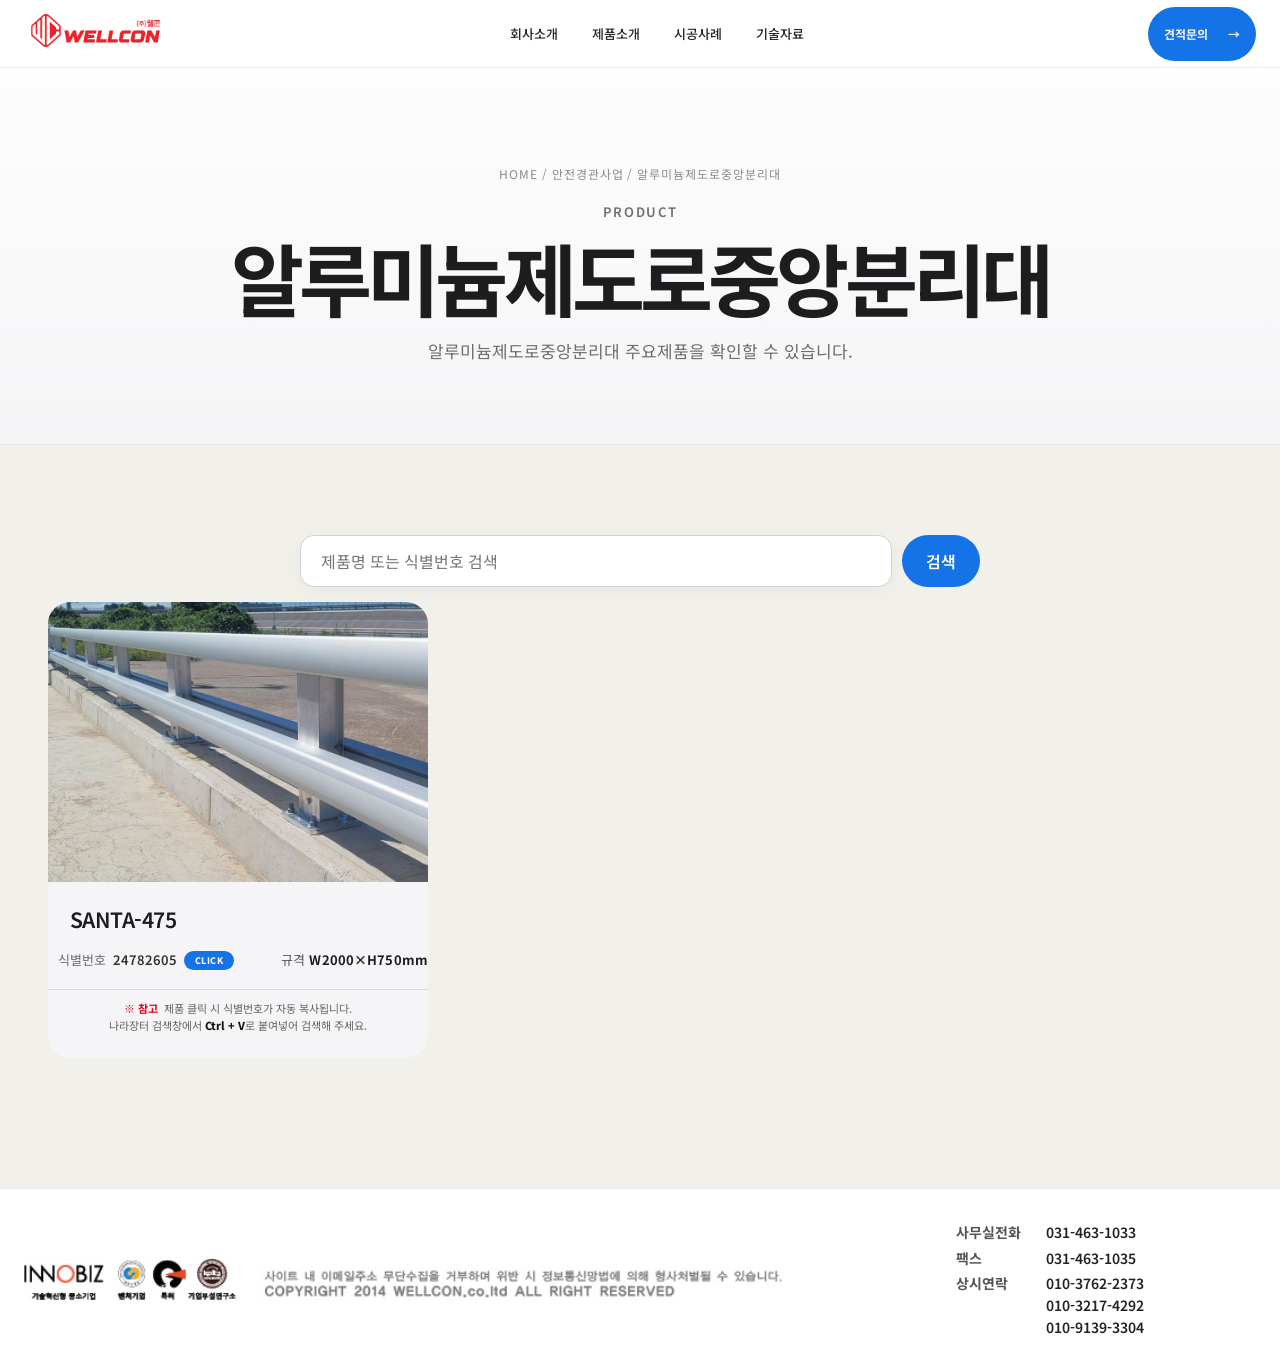
==== commit f82c571d: "제품 규격 표시 추가" ====
--- a/aluminum-median-barrier.html
+++ b/aluminum-median-barrier.html
@@ -317,9 +317,10 @@
 }
 </style>
 <link rel="stylesheet" href="apple-site.css">
-<link rel="stylesheet" href="premium-motion.css">
-<script defer src="premium-motion.js"></script>
-</head>
+<link rel="stylesheet" href="wellcon-boundary.css">
+<link rel="stylesheet" href="header-final-fix.css?v=20260921-4">
+<script defer src="wellcon-boundary.js"></script>
+<style id="product-spec-style">.catalog-card .product-meta-row{display:flex!important;align-items:baseline!important;justify-content:space-between!important;gap:12px!important;margin-top:5px!important;width:100%!important}.catalog-card .product-meta-row p{margin:0!important;line-height:1.45!important;white-space:nowrap!important}.catalog-card .product-spec{margin-left:auto!important;color:#565b5e!important;font-size:13px!important;text-align:right!important}.catalog-card .product-spec strong{color:#1c1f21!important;font-weight:700!important;letter-spacing:.01em}@media(max-width:768px){.catalog-card .product-meta-row{gap:8px!important}.catalog-card .product-meta-row p,.catalog-card .product-spec{font-size:11px!important}}</style></head>
 <body>
   <header class="site-header">
   <a class="brand brand-logo" href="index.html" aria-label="웰콘 홈"><img src="assets/wellcon-logo.png" alt="WELLCON 웰콘 로고"></a>
@@ -386,7 +387,7 @@
     <section class="section">
       <div class="container">
         <div class="catalog-grid">
-<article class="catalog-card"><img alt="SANTA-475" src="assets/aluminum-median-barrier-new-001.jpg"/><h3>SANTA-475</h3><p class="product-id-number">식별번호 <strong>24782605</strong></p></article>
+<article class="catalog-card""><img alt="SANTA-475" src="assets/aluminum-median-barrier-new-001.jpg"/><h3>SANTA-475</h3><div class="product-meta-row"><p class="product-id-number">식별번호 <strong>24782605</strong></p><p class="product-spec">규격 <strong>W2000×H750mm</strong></p></div></article>
         </div>
       </div>
     </section>
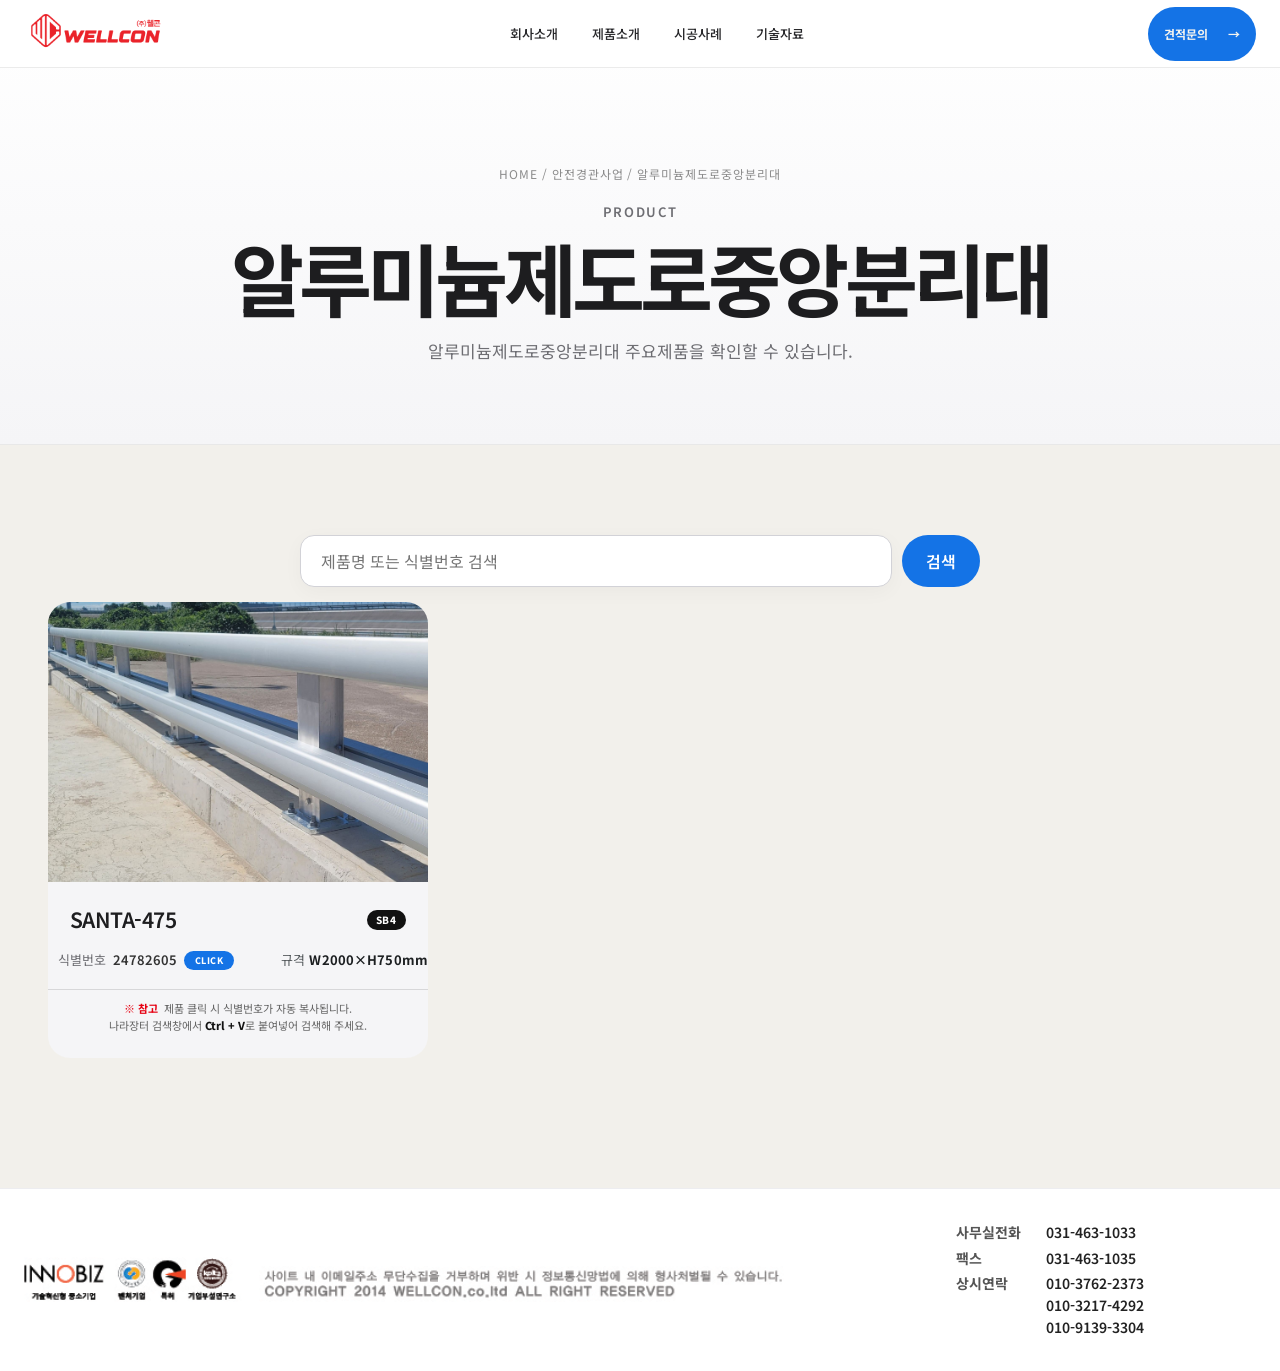
==== commit 776611df: "제품명 옆 SB 등급 표시" ====
--- a/aluminum-median-barrier.html
+++ b/aluminum-median-barrier.html
@@ -320,7 +320,7 @@
 <link rel="stylesheet" href="wellcon-boundary.css">
 <link rel="stylesheet" href="header-final-fix.css?v=20260921-4">
 <script defer src="wellcon-boundary.js"></script>
-<style id="product-spec-style">.catalog-card .product-meta-row{display:flex!important;align-items:baseline!important;justify-content:space-between!important;gap:12px!important;margin-top:5px!important;width:100%!important}.catalog-card .product-meta-row p{margin:0!important;line-height:1.45!important;white-space:nowrap!important}.catalog-card .product-spec{margin-left:auto!important;color:#565b5e!important;font-size:13px!important;text-align:right!important}.catalog-card .product-spec strong{color:#1c1f21!important;font-weight:700!important;letter-spacing:.01em}@media(max-width:768px){.catalog-card .product-meta-row{gap:8px!important}.catalog-card .product-meta-row p,.catalog-card .product-spec{font-size:11px!important}}</style></head>
+<style id="product-spec-style">.catalog-card .product-meta-row{display:flex!important;align-items:baseline!important;justify-content:space-between!important;gap:12px!important;margin-top:5px!important;width:100%!important}.catalog-card .product-meta-row p{margin:0!important;line-height:1.45!important;white-space:nowrap!important}.catalog-card .product-spec{margin-left:auto!important;color:#565b5e!important;font-size:13px!important;text-align:right!important}.catalog-card .product-spec strong{color:#1c1f21!important;font-weight:700!important;letter-spacing:.01em}@media(max-width:768px){.catalog-card .product-meta-row{gap:8px!important}.catalog-card .product-meta-row p,.catalog-card .product-spec{font-size:11px!important}}</style><style id="product-sb-style">.catalog-card h3{display:flex!important;align-items:center!important;justify-content:space-between!important;gap:10px!important}.catalog-card .product-model-name{min-width:0}.catalog-card .product-sb-badge{flex:0 0 auto;display:inline-flex;align-items:center;justify-content:center;padding:5px 9px;border-radius:999px;background:#111;color:#fff;font-size:10px;font-weight:800;line-height:1;letter-spacing:.08em}@media(max-width:768px){.catalog-card .product-sb-badge{padding:4px 7px;font-size:9px}}</style></head>
 <body>
   <header class="site-header">
   <a class="brand brand-logo" href="index.html" aria-label="웰콘 홈"><img src="assets/wellcon-logo.png" alt="WELLCON 웰콘 로고"></a>
@@ -387,7 +387,7 @@
     <section class="section">
       <div class="container">
         <div class="catalog-grid">
-<article class="catalog-card""><img alt="SANTA-475" src="assets/aluminum-median-barrier-new-001.jpg"/><h3>SANTA-475</h3><div class="product-meta-row"><p class="product-id-number">식별번호 <strong>24782605</strong></p><p class="product-spec">규격 <strong>W2000×H750mm</strong></p></div></article>
+<article class="catalog-card"""><img alt="SANTA-475" src="assets/aluminum-median-barrier-new-001.jpg"/><h3><span class="product-model-name">SANTA-475</span><span class="product-sb-badge">SB4</span></h3><div class="product-meta-row"><p class="product-id-number">식별번호 <strong>24782605</strong></p><p class="product-spec">규격 <strong>W2000×H750mm</strong></p></div></article>
         </div>
       </div>
     </section>
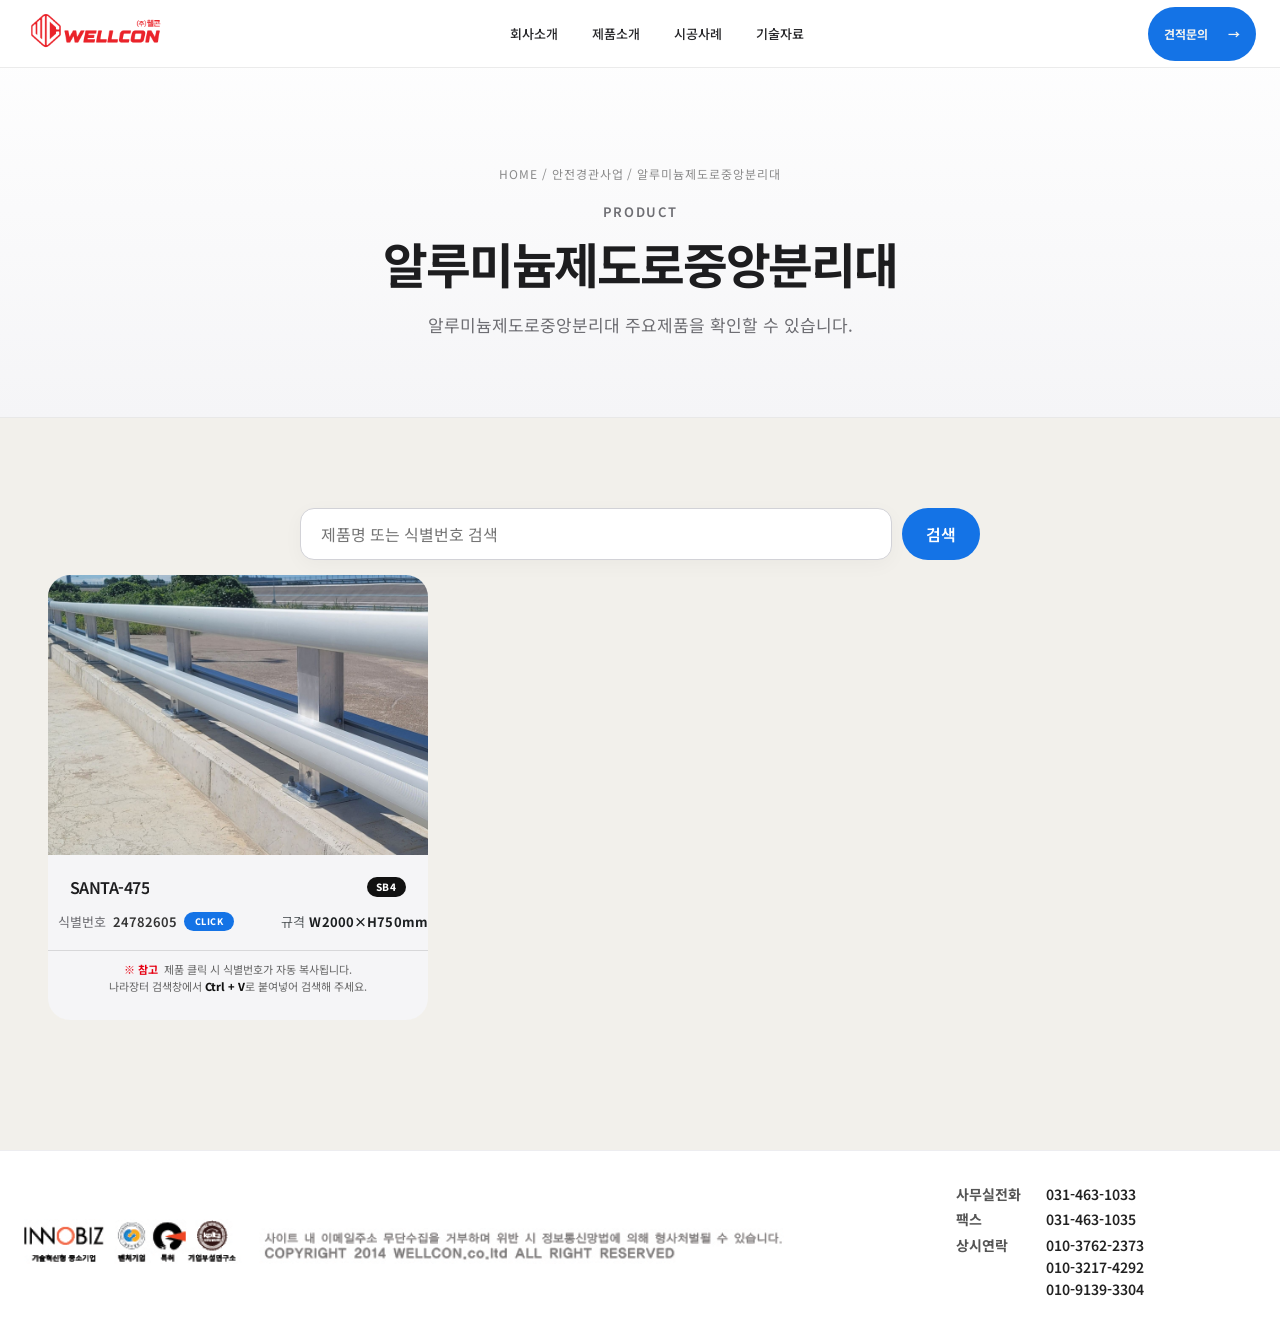
==== commit df0684de: "제품 상세페이지 상단 제목 크기 조정" ====
--- a/aluminum-median-barrier.html
+++ b/aluminum-median-barrier.html
@@ -25,7 +25,7 @@
   background:var(--wb-dark)!important;color:#f5f4ef!important;
   padding-top:150px!important;padding-bottom:85px!important;border-radius:0!important
 }
-.page-hero h1,.sub-hero h1,.catalog-hero h1,.safety-hero h1{font-size:clamp(42px,6vw,78px)!important;letter-spacing:-.055em!important;line-height:1!important}
+.page-hero h1,.sub-hero h1,.catalog-hero h1,.safety-hero h1{font-size:clamp(24px,3.2vw,48px)!important;letter-spacing:-.045em!important;line-height:1.15!important;white-space:nowrap!important}
 .page-hero p,.sub-hero p,.catalog-hero p,.safety-hero p{color:#9da4a8!important}
 .catalog-toolbar,.product-toolbar,.filter-bar{
   background:#e8e6e0!important;border:1px solid #c8c5bd!important;border-radius:0!important;
@@ -320,7 +320,7 @@
 <link rel="stylesheet" href="wellcon-boundary.css">
 <link rel="stylesheet" href="header-final-fix.css?v=20260921-4">
 <script defer src="wellcon-boundary.js"></script>
-<style id="product-spec-style">.catalog-card .product-meta-row{display:flex!important;align-items:baseline!important;justify-content:space-between!important;gap:12px!important;margin-top:5px!important;width:100%!important}.catalog-card .product-meta-row p{margin:0!important;line-height:1.45!important;white-space:nowrap!important}.catalog-card .product-spec{margin-left:auto!important;color:#565b5e!important;font-size:13px!important;text-align:right!important}.catalog-card .product-spec strong{color:#1c1f21!important;font-weight:700!important;letter-spacing:.01em}@media(max-width:768px){.catalog-card .product-meta-row{gap:8px!important}.catalog-card .product-meta-row p,.catalog-card .product-spec{font-size:11px!important}}</style><style id="product-sb-style">.catalog-card h3{display:flex!important;align-items:center!important;justify-content:space-between!important;gap:10px!important}.catalog-card .product-model-name{min-width:0}.catalog-card .product-sb-badge{flex:0 0 auto;display:inline-flex;align-items:center;justify-content:center;padding:5px 9px;border-radius:999px;background:#111;color:#fff;font-size:10px;font-weight:800;line-height:1;letter-spacing:.08em}@media(max-width:768px){.catalog-card .product-sb-badge{padding:4px 7px;font-size:9px}}</style></head>
+<style id="product-title-one-line">.catalog-card h3{font-size:16px!important;line-height:1.25!important;white-space:nowrap!important;letter-spacing:-.035em!important}.catalog-card .product-model-name{overflow:hidden!important;text-overflow:ellipsis!important;white-space:nowrap!important}@media(max-width:768px){.catalog-card h3{font-size:13px!important;gap:6px!important}.catalog-card .product-sb-badge{font-size:8px!important;padding:4px 6px!important}}</style><style id="product-spec-style">.catalog-card .product-meta-row{display:flex!important;align-items:baseline!important;justify-content:space-between!important;gap:12px!important;margin-top:5px!important;width:100%!important}.catalog-card .product-meta-row p{margin:0!important;line-height:1.45!important;white-space:nowrap!important}.catalog-card .product-spec{margin-left:auto!important;color:#565b5e!important;font-size:13px!important;text-align:right!important}.catalog-card .product-spec strong{color:#1c1f21!important;font-weight:700!important;letter-spacing:.01em}@media(max-width:768px){.catalog-card .product-meta-row{gap:8px!important}.catalog-card .product-meta-row p,.catalog-card .product-spec{font-size:11px!important}}</style><style id="product-sb-style">.catalog-card h3{display:flex!important;align-items:center!important;justify-content:space-between!important;gap:10px!important}.catalog-card .product-model-name{min-width:0}.catalog-card .product-sb-badge{flex:0 0 auto;display:inline-flex;align-items:center;justify-content:center;padding:5px 9px;border-radius:999px;background:#111;color:#fff;font-size:10px;font-weight:800;line-height:1;letter-spacing:.08em}@media(max-width:768px){.catalog-card .product-sb-badge{padding:4px 7px;font-size:9px}}</style><style id="product-list-hero-title-fix">.product-list-hero h1{font-size:clamp(32px,3.8vw,58px)!important;line-height:1.15!important;letter-spacing:-.045em!important;white-space:nowrap!important;word-break:keep-all!important}@media(max-width:768px){.product-list-hero h1{font-size:26px!important;letter-spacing:-.05em!important}}</style></head>
 <body>
   <header class="site-header">
   <a class="brand brand-logo" href="index.html" aria-label="웰콘 홈"><img src="assets/wellcon-logo.png" alt="WELLCON 웰콘 로고"></a>
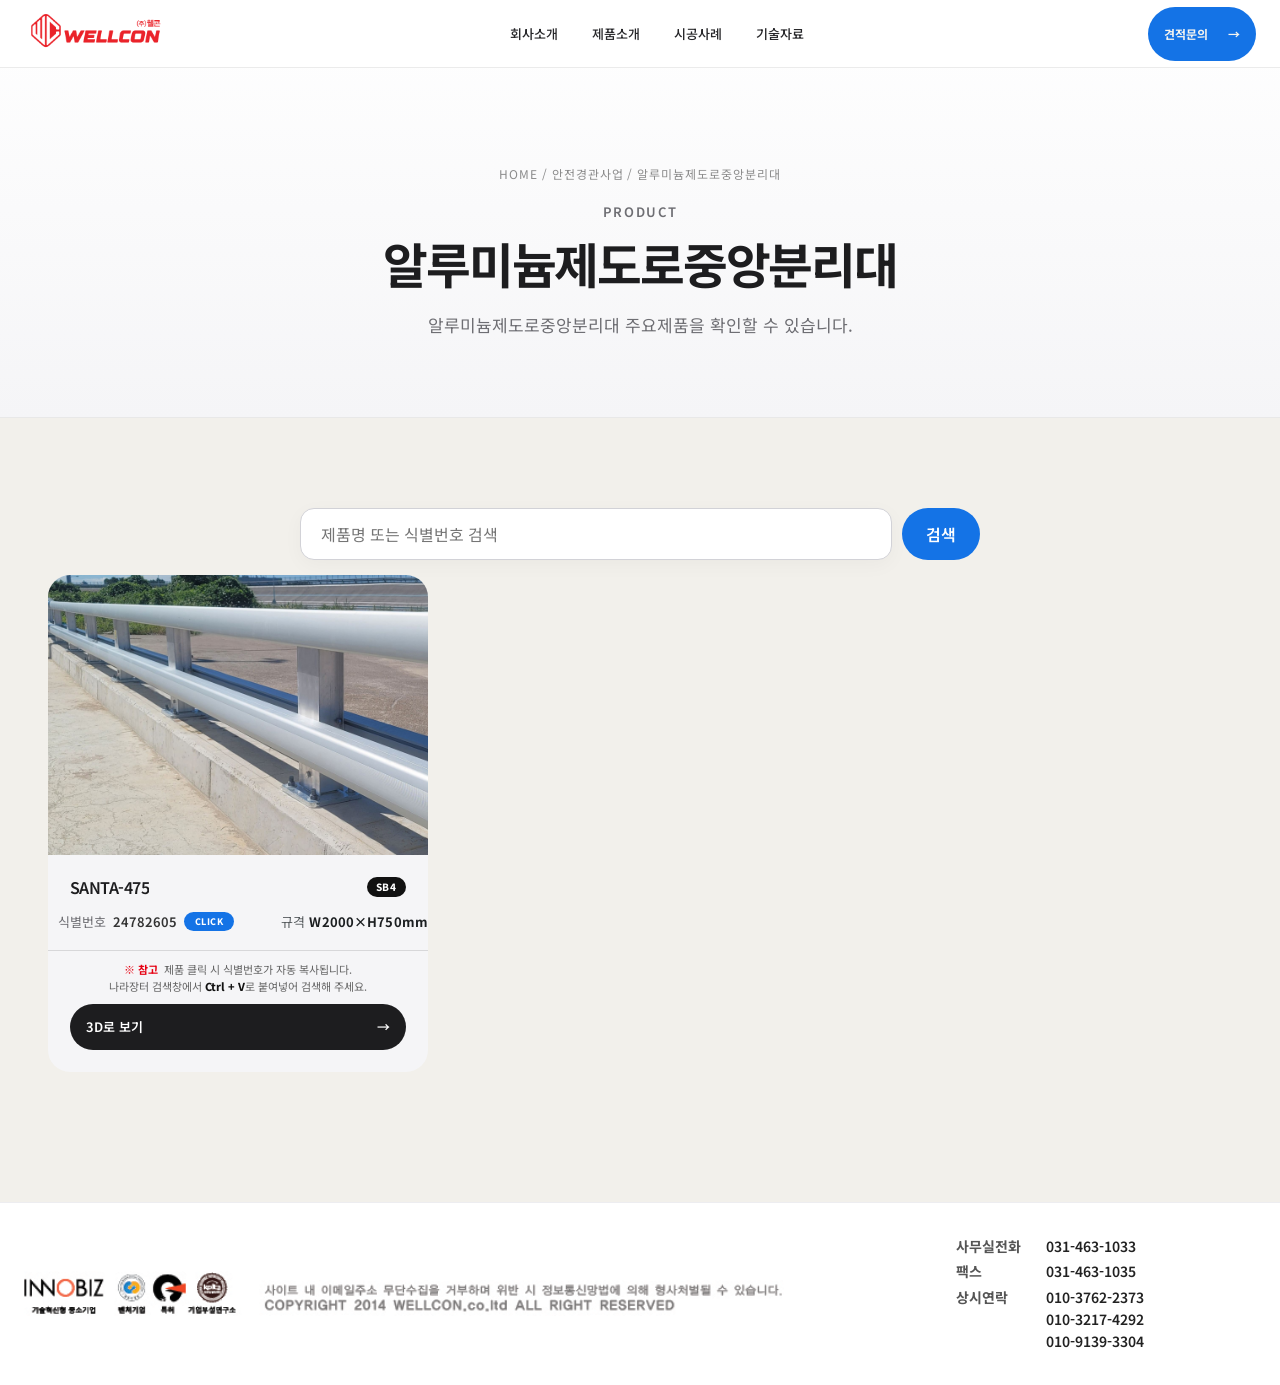
==== commit c4d35c61: "알루미늄제 중앙분리대 SANTA-475 3D 보기 추가" ====
--- a/aluminum-median-barrier.html
+++ b/aluminum-median-barrier.html
@@ -387,7 +387,7 @@
     <section class="section">
       <div class="container">
         <div class="catalog-grid">
-<article class="catalog-card"""><img alt="SANTA-475" src="assets/aluminum-median-barrier-new-001.jpg"/><h3><span class="product-model-name">SANTA-475</span><span class="product-sb-badge">SB4</span></h3><div class="product-meta-row"><p class="product-id-number">식별번호 <strong>24782605</strong></p><p class="product-spec">규격 <strong>W2000×H750mm</strong></p></div></article>
+<article class="catalog-card catalog-card-3d"><img alt="SANTA-475" src="assets/aluminum-median-barrier-new-001.jpg"/><h3><span class="product-model-name">SANTA-475</span><span class="product-sb-badge">SB4</span></h3><div class="product-meta-row"><p class="product-id-number">식별번호 <strong>24782605</strong></p><p class="product-spec">규격 <strong>W2000×H750mm</strong></p></div><a class="product-3d-link" href="product-3d.html?model=santa-475" aria-label="SANTA-475 3D로 보기">3D로 보기 <span>→</span></a></article>
         </div>
       </div>
     </section>
@@ -448,9 +448,9 @@
       window.open("https://shop.g2b.go.kr/","_blank","noopener");
     };
 
-    card.addEventListener("click",openG2B);
+    card.addEventListener("click",e=>{if(!e.target.closest(".product-3d-link"))openG2B();});
     card.addEventListener("keydown",e=>{
-      if(e.key==="Enter"||e.key===" "){
+      if(e.target===card&&(e.key==="Enter"||e.key===" ")){
         e.preventDefault();
         openG2B();
       }
@@ -574,5 +574,5 @@
 </script>
 
 <style id="product-deeplink-style">.catalog-card.product-deeplink-target{outline:3px solid #111;outline-offset:6px;animation:productTargetPulse 1.2s ease 2}@keyframes productTargetPulse{50%{outline-color:#e60012;transform:translateY(-3px)}}</style>
-<script id="product-deeplink-script">document.addEventListener('DOMContentLoaded',function(){var m=location.hash.match(/^#product=(.*)$/);if(!m)return;var name='';try{name=decodeURIComponent(m[1])}catch(e){name=m[1]}var cards=Array.from(document.querySelectorAll('.catalog-grid .catalog-card'));var card=cards.find(function(c){var h=c.querySelector('h3');return h&&h.textContent.trim().toLowerCase()===name.trim().toLowerCase()});if(card){card.classList.add('product-deeplink-target');setTimeout(function(){card.scrollIntoView({behavior:'smooth',block:'center'})},180);setTimeout(function(){card.classList.remove('product-deeplink-target')},4200)}});</script></body>
+<script id="product-deeplink-script">document.addEventListener('DOMContentLoaded',function(){var m=location.hash.match(/^#product=(.*)$/);var name=new URLSearchParams(location.search).get('product')||'';if(m){try{name=decodeURIComponent(m[1])}catch(e){name=m[1]}}else if(!name&&location.hash){try{name=decodeURIComponent(location.hash.slice(1))}catch(e){name=location.hash.slice(1)}}if(!name)return;var cards=Array.from(document.querySelectorAll('.catalog-grid .catalog-card'));var card=cards.find(function(c){var model=c.querySelector('.product-model-name');var img=c.querySelector('img[alt]');var h=c.querySelector('h3');var actual=model?model.textContent:(img?img.getAttribute('alt'):(h?h.textContent:''));return actual.trim().toLowerCase()===name.trim().toLowerCase()});if(card){card.classList.add('product-deeplink-target');setTimeout(function(){card.scrollIntoView({behavior:'smooth',block:'center'})},180);setTimeout(function(){card.classList.remove('product-deeplink-target')},4200)}});</script></body>
 </html>
